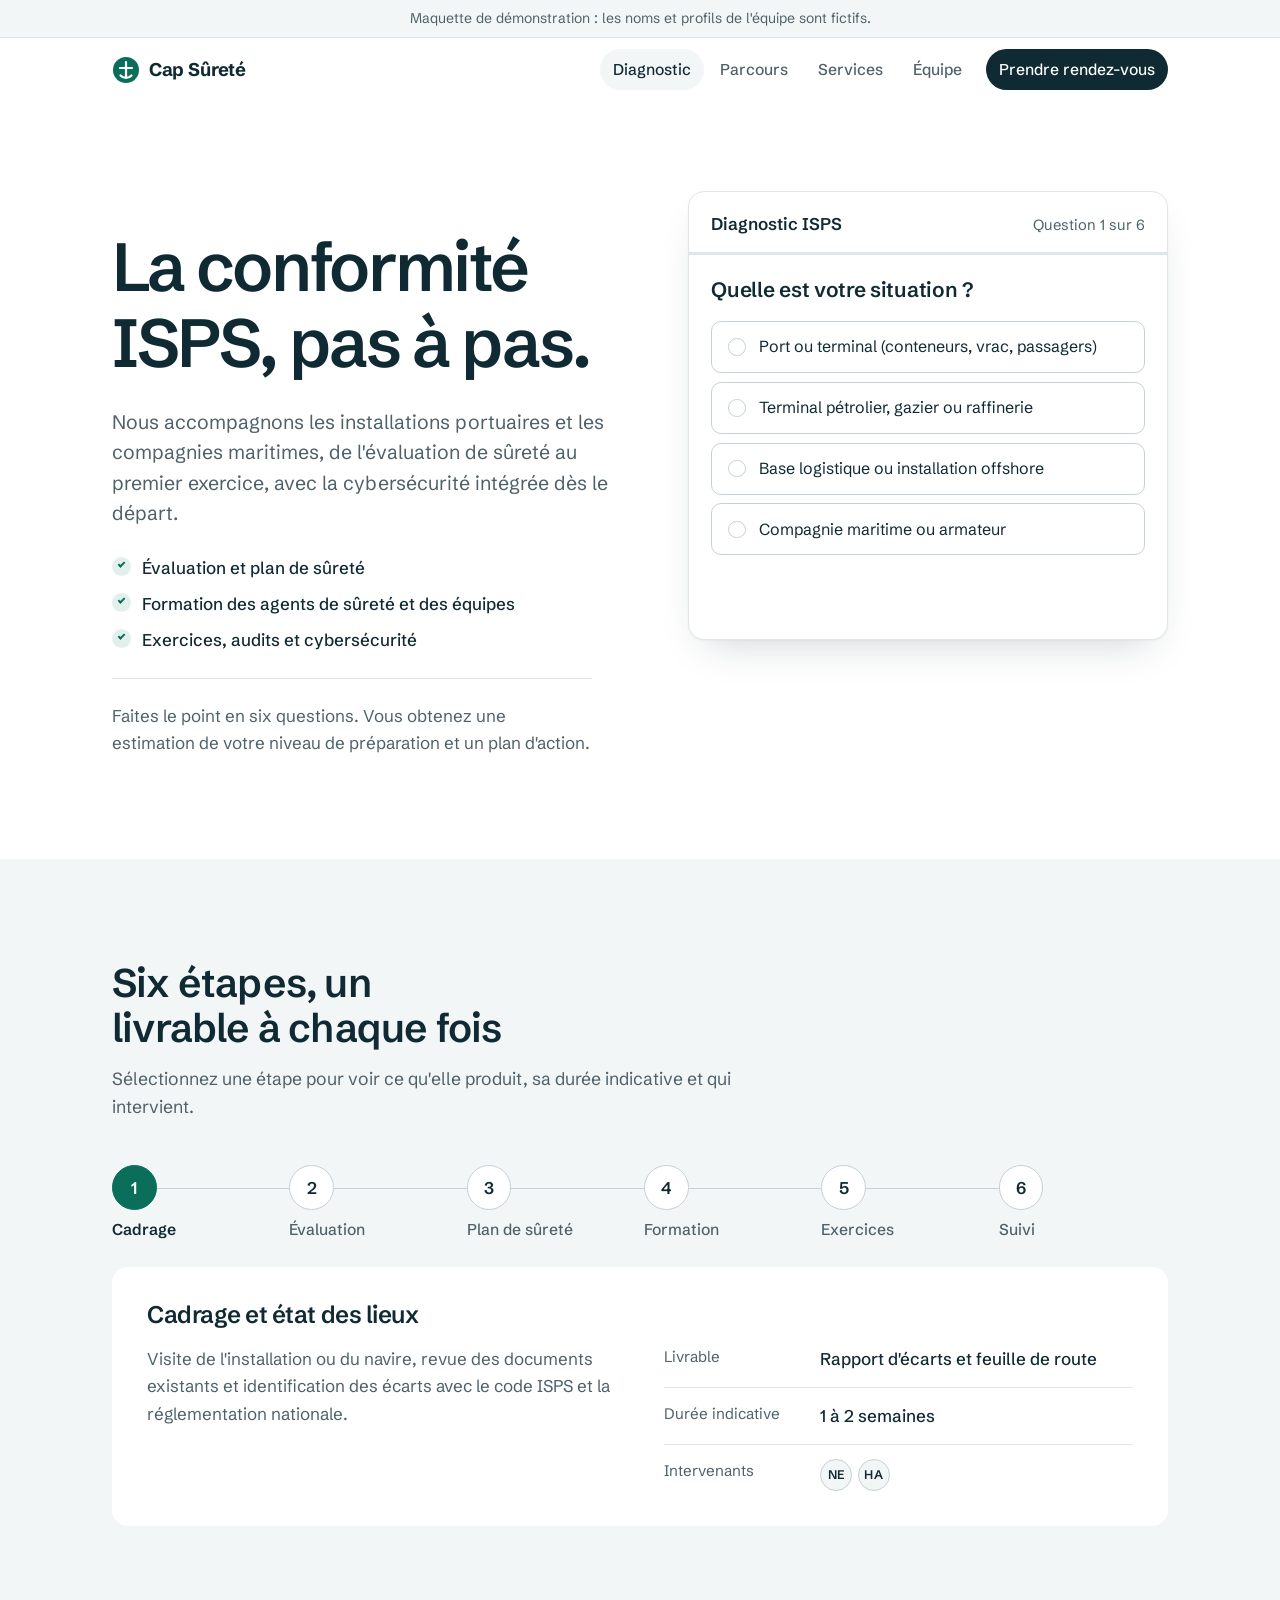
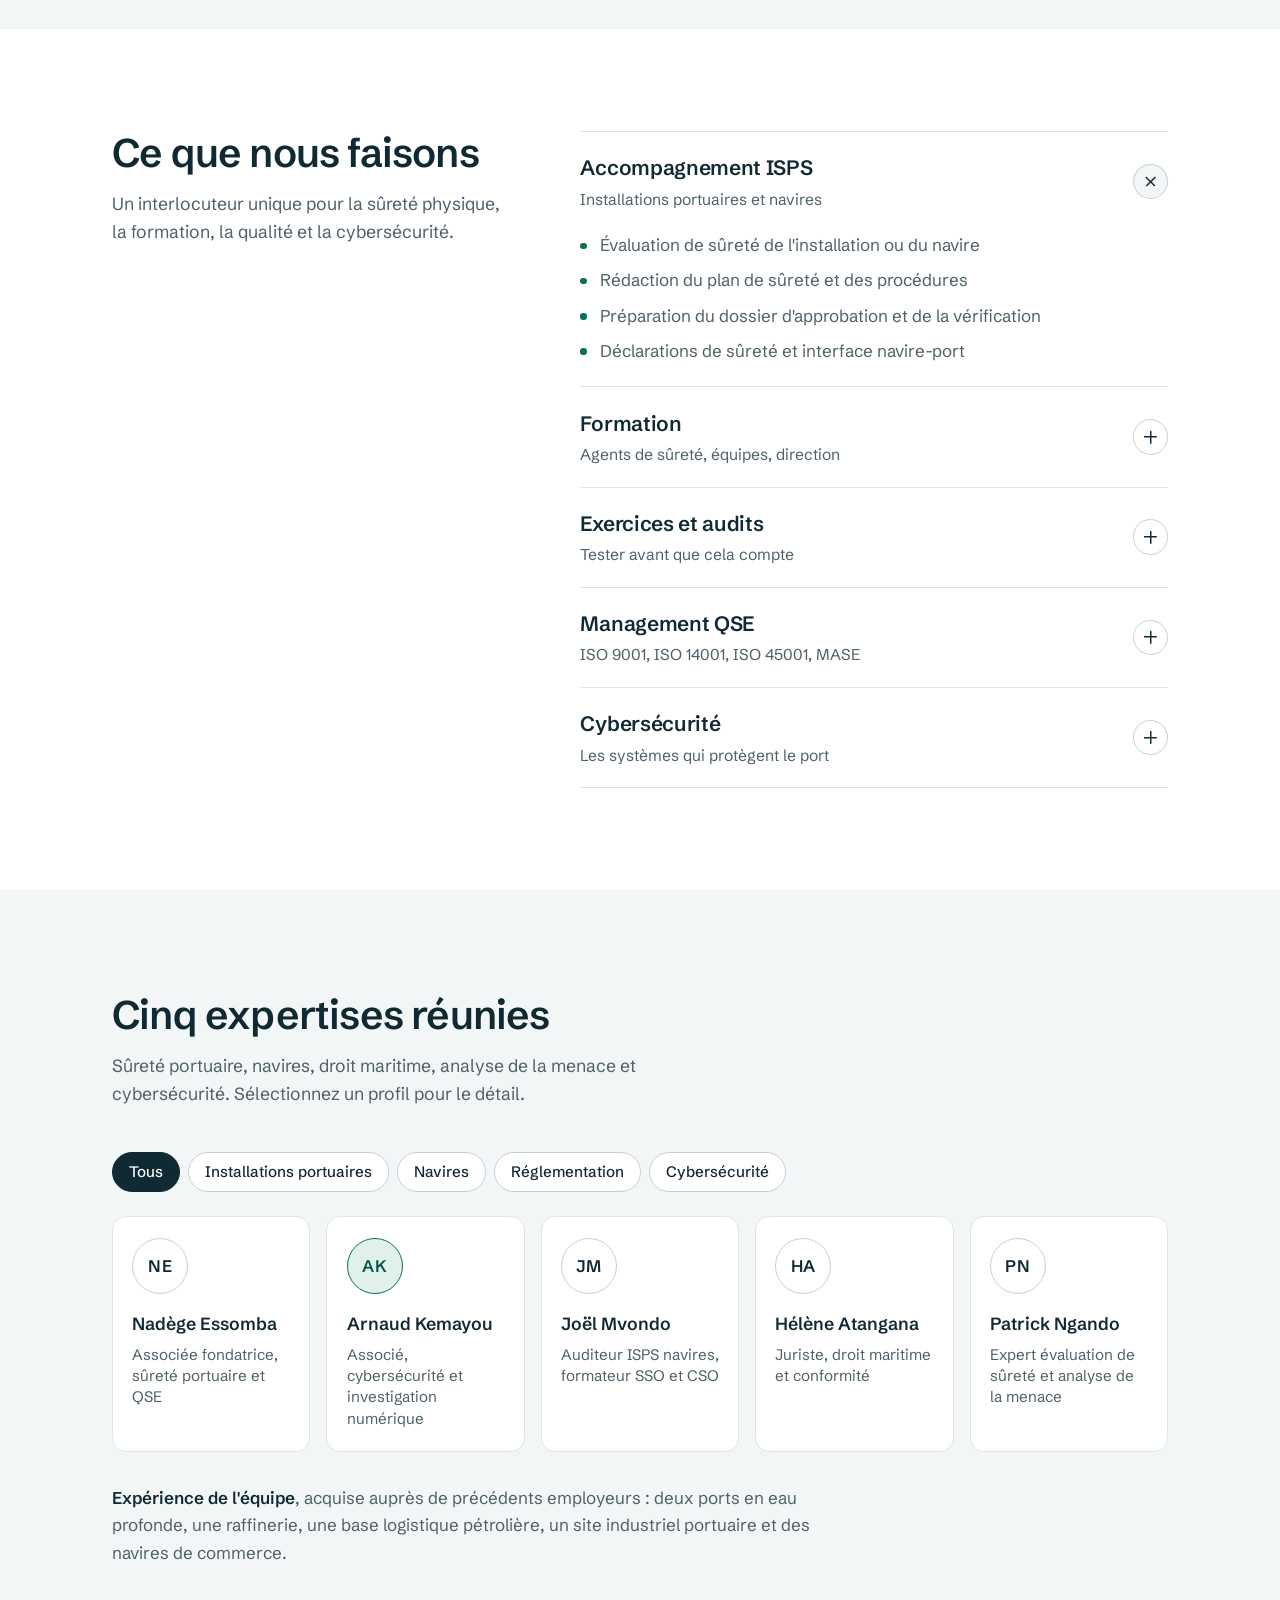
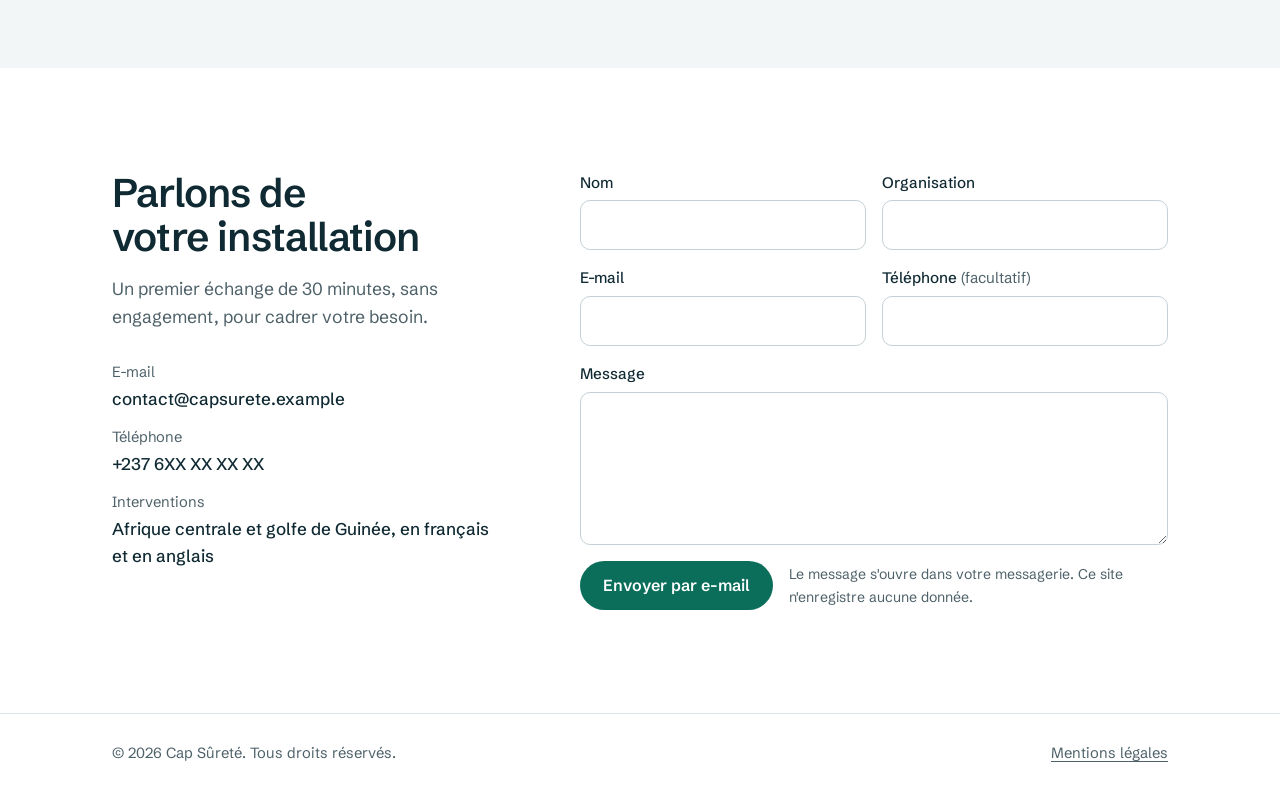
==== modele-1-escale/index.html @ b2a791d5 "Add initial HTML structure for Cap Sûreté website including demande, equipe, formations, index, and " ====
<!doctype html>
<html lang="fr" class="no-js">
<head>
  <meta charset="utf-8">
  <meta name="viewport" content="width=device-width, initial-scale=1">
  <title>Cap Sûreté | Conformité ISPS, pas à pas</title>
  <meta name="description" content="Accompagnement et formation au code ISPS pour les installations portuaires et les compagnies maritimes. Diagnostic en ligne, plan de sûreté, formation des agents de sûreté, exercices et cybersécurité.">
  <meta name="theme-color" content="#0B6E5B">
  <!-- Maquette : retirer la ligne suivante pour autoriser l'indexation -->
  <meta name="robots" content="noindex, nofollow">
  <meta http-equiv="Content-Security-Policy" content="default-src 'self'; img-src 'self' data:; style-src 'self'; script-src 'self'; base-uri 'self'; object-src 'none'; form-action 'self' mailto:">
  <meta name="referrer" content="strict-origin-when-cross-origin">
  <meta property="og:type" content="website">
  <meta property="og:locale" content="fr_FR">
  <meta property="og:title" content="Cap Sûreté | Conformité ISPS, pas à pas">
  <meta property="og:description" content="Diagnostic ISPS en ligne, plan de sûreté, formation des agents de sûreté, exercices et cybersécurité.">
  <link rel="icon" href="assets/img/favicon.svg" type="image/svg+xml">
  <link rel="stylesheet" href="assets/css/escale.css">
</head>
<body>
  <a class="skip" href="#contenu">Aller au contenu</a>
  <p class="demo-note">Maquette de démonstration : les noms et profils de l'équipe sont fictifs.</p>

  <header class="top">
    <div class="wrap top__bar">
      <a class="logo" href="#contenu" aria-label="Cap Sûreté, haut de page">
        <svg class="logo__mark" viewBox="0 0 28 28" aria-hidden="true"><circle cx="14" cy="14" r="13"/><path d="M14 6v16M8 12h12M8.5 19.5a7.5 7.5 0 0 0 11 0"/></svg>
        <span>Cap Sûreté</span>
      </a>
      <button class="menu-btn" type="button" aria-expanded="false" aria-controls="menu">Menu</button>
      <nav id="menu" class="menu" aria-label="Navigation principale">
        <a href="#diagnostic">Diagnostic</a>
        <a href="#parcours">Parcours</a>
        <a href="#services">Services</a>
        <a href="#equipe">Équipe</a>
        <a class="menu__cta" href="#contact">Prendre rendez-vous</a>
      </nav>
    </div>
  </header>

  <main id="contenu">

    <!-- ============ ACCUEIL ET DIAGNOSTIC ============ -->
    <section class="hero" id="diagnostic" aria-labelledby="h-hero">
      <div class="wrap hero__grid">
        <div class="hero__text">
          <h1 id="h-hero">La conformité ISPS, pas à pas.</h1>
          <p class="lead">Nous accompagnons les installations portuaires et les compagnies maritimes, de l'évaluation de sûreté au premier exercice, avec la cybersécurité intégrée dès le départ.</p>
          <ul class="ticks">
            <li>Évaluation et plan de sûreté</li>
            <li>Formation des agents de sûreté et des équipes</li>
            <li>Exercices, audits et cybersécurité</li>
          </ul>
          <p class="hero__hint">Faites le point en six questions. Vous obtenez une estimation de votre niveau de préparation et un plan d'action.</p>
        </div>

        <div class="diag" id="diag" aria-labelledby="diag-title">
          <div class="diag__head">
            <p class="diag__title" id="diag-title">Diagnostic ISPS</p>
            <p class="diag__count" id="diag-count">6 questions, environ 2 minutes</p>
          </div>
          <div class="diag__bar" aria-hidden="true"><span id="diag-progress"></span></div>

          <div class="diag__body" id="diag-body" aria-live="polite">
            <noscript><p>Le diagnostic nécessite JavaScript. Vous pouvez nous écrire directement depuis la section contact.</p></noscript>
          </div>
        </div>
      </div>
    </section>

    <!-- ============ PARCOURS ============ -->
    <section class="band band--mist" id="parcours" aria-labelledby="h-parcours">
      <div class="wrap">
        <div class="head">
          <h2 id="h-parcours">Six étapes, un livrable à chaque fois</h2>
          <p>Sélectionnez une étape pour voir ce qu'elle produit, sa durée indicative et qui intervient.</p>
        </div>

        <div class="steps">
          <div class="steps__list" role="tablist" aria-label="Étapes du parcours ISPS">
            <button class="step" role="tab" id="tab-1" aria-controls="panel-1" aria-selected="true"><span class="step__n">1</span><span class="step__t">Cadrage</span></button>
            <button class="step" role="tab" id="tab-2" aria-controls="panel-2" aria-selected="false" tabindex="-1"><span class="step__n">2</span><span class="step__t">Évaluation</span></button>
            <button class="step" role="tab" id="tab-3" aria-controls="panel-3" aria-selected="false" tabindex="-1"><span class="step__n">3</span><span class="step__t">Plan de sûreté</span></button>
            <button class="step" role="tab" id="tab-4" aria-controls="panel-4" aria-selected="false" tabindex="-1"><span class="step__n">4</span><span class="step__t">Formation</span></button>
            <button class="step" role="tab" id="tab-5" aria-controls="panel-5" aria-selected="false" tabindex="-1"><span class="step__n">5</span><span class="step__t">Exercices</span></button>
            <button class="step" role="tab" id="tab-6" aria-controls="panel-6" aria-selected="false" tabindex="-1"><span class="step__n">6</span><span class="step__t">Suivi</span></button>
          </div>

          <div class="panel" role="tabpanel" id="panel-1" aria-labelledby="tab-1" tabindex="0">
            <h3>Cadrage et état des lieux</h3>
            <p>Visite de l'installation ou du navire, revue des documents existants et identification des écarts avec le code ISPS et la réglementation nationale.</p>
            <dl class="facts">
              <div><dt>Livrable</dt><dd>Rapport d'écarts et feuille de route</dd></div>
              <div><dt>Durée indicative</dt><dd>1 à 2 semaines</dd></div>
              <div><dt>Intervenants</dt><dd class="who"><span class="mono" title="Nadège Essomba">NE</span><span class="mono" title="Hélène Atangana">HA</span></dd></div>
            </dl>
          </div>
          <div class="panel" role="tabpanel" id="panel-2" aria-labelledby="tab-2" tabindex="0" hidden>
            <h3>Évaluation de sûreté</h3>
            <p>Identification des biens et infrastructures à protéger, des menaces, des vulnérabilités, y compris informatiques, et des mesures à mettre en place.</p>
            <dl class="facts">
              <div><dt>Livrable</dt><dd>Évaluation de sûreté prête à soumettre</dd></div>
              <div><dt>Durée indicative</dt><dd>3 à 6 semaines</dd></div>
              <div><dt>Intervenants</dt><dd class="who"><span class="mono" title="Patrick Ngando">PN</span><span class="mono" title="Nadège Essomba">NE</span><span class="mono" title="Arnaud Kemayou">AK</span></dd></div>
            </dl>
          </div>
          <div class="panel" role="tabpanel" id="panel-3" aria-labelledby="tab-3" tabindex="0" hidden>
            <h3>Plan de sûreté</h3>
            <p>Rédaction du plan et des procédures pour les niveaux de sûreté 1, 2 et 3, adaptés à vos opérations, puis préparation du dossier d'approbation.</p>
            <dl class="facts">
              <div><dt>Livrable</dt><dd>Plan de sûreté, procédures et registres</dd></div>
              <div><dt>Durée indicative</dt><dd>4 à 8 semaines</dd></div>
              <div><dt>Intervenants</dt><dd class="who"><span class="mono" title="Nadège Essomba">NE</span><span class="mono" title="Hélène Atangana">HA</span><span class="mono" title="Arnaud Kemayou">AK</span></dd></div>
            </dl>
          </div>
          <div class="panel" role="tabpanel" id="panel-4" aria-labelledby="tab-4" tabindex="0" hidden>
            <h3>Formation des agents et des équipes</h3>
            <p>Formation de l'agent de sûreté (PFSO, SSO ou CSO) et de ses adjoints, du personnel ayant des tâches de sûreté et sensibilisation de tous.</p>
            <dl class="facts">
              <div><dt>Livrable</dt><dd>Sessions, supports et attestations de présence</dd></div>
              <div><dt>Durée indicative</dt><dd>1 à 2 semaines</dd></div>
              <div><dt>Intervenants</dt><dd class="who"><span class="mono" title="Nadège Essomba">NE</span><span class="mono" title="Joël Mvondo">JM</span><span class="mono" title="Arnaud Kemayou">AK</span></dd></div>
            </dl>
          </div>
          <div class="panel" role="tabpanel" id="panel-5" aria-labelledby="tab-5" tabindex="0" hidden>
            <h3>Exercices et préparation à la vérification</h3>
            <p>Entraînements et exercices sur des scénarios réalistes, audit interne à blanc et corrections avant la vérification de l'autorité désignée.</p>
            <dl class="facts">
              <div><dt>Livrable</dt><dd>Comptes rendus d'exercice et plan d'actions</dd></div>
              <div><dt>Durée indicative</dt><dd>2 à 4 semaines</dd></div>
              <div><dt>Intervenants</dt><dd class="who"><span class="mono" title="Patrick Ngando">PN</span><span class="mono" title="Joël Mvondo">JM</span><span class="mono" title="Nadège Essomba">NE</span></dd></div>
            </dl>
          </div>
          <div class="panel" role="tabpanel" id="panel-6" aria-labelledby="tab-6" tabindex="0" hidden>
            <h3>Maintien de la conformité</h3>
            <p>Revues périodiques du plan, programme d'exercices, audits internes et suivi des évolutions réglementaires et des menaces.</p>
            <dl class="facts">
              <div><dt>Livrable</dt><dd>Calendrier annuel et rapports de revue</dd></div>
              <div><dt>Durée indicative</dt><dd>Accompagnement continu</dd></div>
              <div><dt>Intervenants</dt><dd class="who"><span class="mono" title="Nadège Essomba">NE</span><span class="mono" title="Arnaud Kemayou">AK</span><span class="mono" title="Hélène Atangana">HA</span></dd></div>
            </dl>
          </div>
        </div>
      </div>
    </section>

    <!-- ============ SERVICES ============ -->
    <section class="band" id="services" aria-labelledby="h-services">
      <div class="wrap split">
        <div class="head">
          <h2 id="h-services">Ce que nous faisons</h2>
          <p>Un interlocuteur unique pour la sûreté physique, la formation, la qualité et la cybersécurité.</p>
        </div>
        <div class="acc">
          <details open>
            <summary><span class="acc__t">Accompagnement ISPS</span><span class="acc__d">Installations portuaires et navires</span></summary>
            <ul>
              <li>Évaluation de sûreté de l'installation ou du navire</li>
              <li>Rédaction du plan de sûreté et des procédures</li>
              <li>Préparation du dossier d'approbation et de la vérification</li>
              <li>Déclarations de sûreté et interface navire-port</li>
            </ul>
          </details>
          <details>
            <summary><span class="acc__t">Formation</span><span class="acc__d">Agents de sûreté, équipes, direction</span></summary>
            <ul>
              <li>Agent de sûreté de l'installation portuaire (PFSO)</li>
              <li>Agent de sûreté du navire (SSO) et de la compagnie (CSO)</li>
              <li>Personnel ayant des tâches de sûreté</li>
              <li>Sensibilisation de tout le personnel</li>
            </ul>
          </details>
          <details>
            <summary><span class="acc__t">Exercices et audits</span><span class="acc__d">Tester avant que cela compte</span></summary>
            <ul>
              <li>Scénarios : intrusion, colis suspect, passager clandestin, menace côté mer</li>
              <li>Exercices conjoints avec les navires et les autorités</li>
              <li>Audits internes de sûreté et suivi des actions correctives</li>
            </ul>
          </details>
          <details>
            <summary><span class="acc__t">Management QSE</span><span class="acc__d">ISO 9001, ISO 14001, ISO 45001, MASE</span></summary>
            <ul>
              <li>Mise en place de systèmes de management intégrés</li>
              <li>Audits internes et préparation à la certification</li>
              <li>Document unique, plans de prévention, veille réglementaire</li>
            </ul>
          </details>
          <details>
            <summary><span class="acc__t">Cybersécurité</span><span class="acc__d">Les systèmes qui protègent le port</span></summary>
            <ul>
              <li>Cyberrisques intégrés à l'évaluation de sûreté : contrôle d'accès, vidéosurveillance, réseaux, accès distants</li>
              <li>Politiques et procédures cohérentes avec les niveaux de sûreté</li>
              <li>Sensibilisation à la cybercriminalité et à la fraude</li>
              <li>Réponse à incident et investigation numérique</li>
            </ul>
          </details>
        </div>
      </div>
    </section>

    <!-- ============ ÉQUIPE ============ -->
    <section class="band band--mist" id="equipe" aria-labelledby="h-equipe">
      <div class="wrap">
        <div class="head">
          <h2 id="h-equipe">Cinq expertises réunies</h2>
          <p>Sûreté portuaire, navires, droit maritime, analyse de la menace et cybersécurité. Sélectionnez un profil pour le détail.</p>
        </div>

        <div class="chips" role="group" aria-label="Filtrer l'équipe par domaine">
          <button class="chip" type="button" data-f="all" aria-pressed="true">Tous</button>
          <button class="chip" type="button" data-f="port" aria-pressed="false">Installations portuaires</button>
          <button class="chip" type="button" data-f="navire" aria-pressed="false">Navires</button>
          <button class="chip" type="button" data-f="droit" aria-pressed="false">Réglementation</button>
          <button class="chip" type="button" data-f="cyber" aria-pressed="false">Cybersécurité</button>
        </div>

        <ul class="team">
          <li class="person" data-tags="port qse formation">
            <button class="person__btn" type="button" data-open="p-ne">
              <span class="mono mono--lg" aria-hidden="true">NE</span>
              <span class="person__name">Nadège Essomba</span>
              <span class="person__role">Associée fondatrice, sûreté portuaire et QSE</span>
            </button>
            <div class="person__more" id="p-ne">
              <p class="person__sum">Dix ans en sûreté, sécurité et QSE sur des sites portuaires et industriels.</p>
              <ul>
                <li>Ancienne responsable QHSSE d'un organisme de sûreté reconnu : audits de sûreté et certification ISPS de deux ports en eau profonde, d'une raffinerie et d'une base logistique pétrolière</li>
                <li>Conception de plans de sûreté et formation d'agents de sûreté d'installations portuaires</li>
                <li>Coordination sûreté et sécurité d'un site industriel portuaire, avec une équipe de 16 agents</li>
                <li>Systèmes de management intégrés ISO 9001, ISO 14001, ISO 45001 et MASE</li>
                <li>Mastère spécialisé Manager des systèmes QSE, Master 2 QSE</li>
                <li>Formée agent de sûreté d'installation portuaire, auditrice QSE intégré certifiée</li>
              </ul>
            </div>
          </li>
          <li class="person" data-tags="cyber formation">
            <button class="person__btn" type="button" data-open="p-ak">
              <span class="mono mono--lg mono--accent" aria-hidden="true">AK</span>
              <span class="person__name">Arnaud Kemayou</span>
              <span class="person__role">Associé, cybersécurité et investigation numérique</span>
            </button>
            <div class="person__more" id="p-ak">
              <p class="person__sum">Ingénieur en cybersécurité et investigation numérique.</p>
              <ul>
                <li>Responsable de la sécurité des systèmes d'information dans le secteur financier</li>
                <li>Parcours en ingénierie sécurité, DevSecOps, réseaux et cybersécurité</li>
                <li>Consultant et formateur en cybersécurité et cybercriminalité au sein d'un organisme de sûreté reconnu</li>
                <li>Gouvernance ISO 27001, gestion d'incidents, investigation numérique</li>
                <li>Certifications ISO 27001, CCNP, NSE4, NSEPTA et CCT</li>
                <li>Distinction nationale en cybersécurité</li>
              </ul>
            </div>
          </li>
          <li class="person" data-tags="navire formation">
            <button class="person__btn" type="button" data-open="p-jm">
              <span class="mono mono--lg" aria-hidden="true">JM</span>
              <span class="person__name">Joël Mvondo</span>
              <span class="person__role">Auditeur ISPS navires, formateur SSO et CSO</span>
            </button>
            <div class="person__more" id="p-jm">
              <p class="person__sum">Ancien commandant de la marine marchande, vingt ans de navigation.</p>
              <ul>
                <li>Commandement de pétroliers et de porte-conteneurs</li>
                <li>Audits de sûreté à bord et revue des plans de sûreté des navires</li>
                <li>Formation des agents de sûreté du navire (SSO) et de la compagnie (CSO)</li>
                <li>Interface navire-port : déclarations de sûreté et exercices conjoints</li>
              </ul>
            </div>
          </li>
          <li class="person" data-tags="droit port">
            <button class="person__btn" type="button" data-open="p-ha">
              <span class="mono mono--lg" aria-hidden="true">HA</span>
              <span class="person__name">Hélène Atangana</span>
              <span class="person__role">Juriste, droit maritime et conformité</span>
            </button>
            <div class="person__more" id="p-ha">
              <p class="person__sum">Juriste en droit maritime et portuaire, douze ans d'expérience.</p>
              <ul>
                <li>Convention SOLAS, chapitre XI-2, code ISPS et textes nationaux d'application</li>
                <li>Dossiers d'approbation et échanges avec l'autorité désignée</li>
                <li>Contrats de prestation de sûreté et clauses de sous-traitance</li>
                <li>Veille réglementaire et mise à jour des procédures</li>
              </ul>
            </div>
          </li>
          <li class="person" data-tags="port navire">
            <button class="person__btn" type="button" data-open="p-pn">
              <span class="mono mono--lg" aria-hidden="true">PN</span>
              <span class="person__name">Patrick Ngando</span>
              <span class="person__role">Expert évaluation de sûreté et analyse de la menace</span>
            </button>
            <div class="person__more" id="p-pn">
              <p class="person__sum">Ancien officier de marine, spécialiste de la sûreté maritime.</p>
              <ul>
                <li>Évaluations de sûreté d'installations portuaires et analyse de la menace dans le golfe de Guinée</li>
                <li>Scénarios d'exercices : intrusion, colis suspect, passager clandestin, attaque côté mer</li>
                <li>Coordination avec les forces de l'ordre, les services de secours et les autorités maritimes</li>
              </ul>
            </div>
          </li>
        </ul>

        <p class="refs"><strong>Expérience de l'équipe</strong>, acquise auprès de précédents employeurs : deux ports en eau profonde, une raffinerie, une base logistique pétrolière, un site industriel portuaire et des navires de commerce.</p>
      </div>
    </section>

    <!-- ============ CONTACT ============ -->
    <section class="band" id="contact" aria-labelledby="h-contact">
      <div class="wrap split">
        <div class="head">
          <h2 id="h-contact">Parlons de votre installation</h2>
          <p>Un premier échange de 30 minutes, sans engagement, pour cadrer votre besoin.</p>
          <dl class="coords">
            <div><dt>E-mail</dt><dd>contact@capsurete.example</dd></div>
            <div><dt>Téléphone</dt><dd>+237 6XX XX XX XX</dd></div>
            <div><dt>Interventions</dt><dd>Afrique centrale et golfe de Guinée, en français et en anglais</dd></div>
          </dl>
        </div>

        <form class="form" id="form" data-mailto="contact@capsurete.example" novalidate>
          <p class="form__diag" id="form-diag" hidden></p>
          <div class="row">
            <label class="field"><span>Nom</span><input name="nom" type="text" autocomplete="name" required></label>
            <label class="field"><span>Organisation</span><input name="organisation" type="text" autocomplete="organization"></label>
          </div>
          <div class="row">
            <label class="field"><span>E-mail</span><input name="email" type="email" autocomplete="email" required></label>
            <label class="field"><span>Téléphone <em>(facultatif)</em></span><input name="tel" type="tel" autocomplete="tel"></label>
          </div>
          <label class="field"><span>Message</span><textarea name="message" rows="5" required></textarea></label>
          <p class="form__err" id="form-err" role="alert" hidden></p>
          <div class="form__end">
            <button class="btn" type="submit">Envoyer par e-mail</button>
            <p class="form__note">Le message s'ouvre dans votre messagerie. Ce site n'enregistre aucune donnée.</p>
          </div>
        </form>
      </div>
    </section>
  </main>

  <footer class="foot">
    <div class="wrap foot__bar">
      <p>© <span data-year>2026</span> Cap Sûreté. Tous droits réservés.</p>
      <p><a href="mentions-legales.html">Mentions légales</a></p>
    </div>
  </footer>

  <dialog class="sheet" id="sheet" aria-labelledby="sheet-name">
    <div class="sheet__in">
      <button class="sheet__close" type="button" data-close aria-label="Fermer la fiche">Fermer</button>
      <div class="sheet__id">
        <span class="mono mono--xl" id="sheet-mono" aria-hidden="true"></span>
        <div>
          <h2 id="sheet-name"></h2>
          <p class="sheet__role" id="sheet-role"></p>
        </div>
      </div>
      <div id="sheet-body"></div>
    </div>
  </dialog>

  <script src="assets/js/escale.js" defer></script>
</body>
</html>
---- modele-1-escale/assets/css/escale.css ----
/* Modèle 1 « Escale » : conseil, épuré, page unique */

@font-face { font-family: "Schibsted Grotesk"; font-weight: 400; font-style: normal; font-display: swap; src: url("../fonts/schibsted-grotesk-latin-400-normal.woff2") format("woff2"); }
@font-face { font-family: "Schibsted Grotesk"; font-weight: 500; font-style: normal; font-display: swap; src: url("../fonts/schibsted-grotesk-latin-500-normal.woff2") format("woff2"); }
@font-face { font-family: "Schibsted Grotesk"; font-weight: 600; font-style: normal; font-display: swap; src: url("../fonts/schibsted-grotesk-latin-600-normal.woff2") format("woff2"); }
@font-face { font-family: "Schibsted Grotesk"; font-weight: 700; font-style: normal; font-display: swap; src: url("../fonts/schibsted-grotesk-latin-700-normal.woff2") format("woff2"); }

:root {
  --paper: #FFFFFF;
  --mist: #F3F6F7;
  --ink: #102A33;
  --ink-2: #4E6169;
  --line: #DFE6E9;
  --line-2: #C5D1D6;
  --sea: #0B6E5B;
  --sea-dark: #08584A;
  --sea-soft: #E2F0EC;
  --amber: #8A5300;
  --amber-soft: #FBEFD9;
  --red: #A8231A;
  --red-soft: #FBE9E7;
  --font: "Schibsted Grotesk", system-ui, -apple-system, "Segoe UI", sans-serif;
  --wrap: 1120px;
  --gut: clamp(1rem, 4vw, 2rem);
  --r: 10px;
}

*, *::before, *::after { box-sizing: border-box; }
html { -webkit-text-size-adjust: 100%; scroll-behavior: smooth; scroll-padding-top: 4.5rem; }
body { margin: 0; background: var(--paper); color: var(--ink); font-family: var(--font); font-size: 1.0625rem; line-height: 1.6; }
h1, h2, h3, p, ul, ol, dl, dd { margin: 0; }
ul, ol { padding: 0; }
h1, h2, h3 { line-height: 1.12; letter-spacing: -0.02em; text-wrap: balance; }
h1 { font-size: clamp(2.5rem, 5.6vw, 4.25rem); font-weight: 600; letter-spacing: -0.035em; }
h2 { font-size: clamp(1.75rem, 3.4vw, 2.5rem); font-weight: 600; }
h3 { font-size: 1.3rem; font-weight: 600; }
a { color: var(--sea); text-underline-offset: 0.2em; }
:focus-visible { outline: 3px solid var(--sea); outline-offset: 3px; border-radius: 4px; }
button { font: inherit; color: inherit; }

.wrap { max-width: var(--wrap); margin-inline: auto; padding-inline: var(--gut); }
.skip { position: absolute; left: 1rem; top: -5rem; z-index: 99; padding: 0.6rem 1rem; background: var(--ink); color: var(--paper); border-radius: 6px; }
.skip:focus { top: 0.75rem; }
.demo-note { padding: 0.45rem var(--gut); background: var(--mist); color: var(--ink-2); font-size: 0.875rem; text-align: center; border-bottom: 1px solid var(--line); }

/* ---------- En-tête ---------- */
.top { position: sticky; top: 0; z-index: 40; background: color-mix(in srgb, var(--paper) 94%, transparent); backdrop-filter: blur(8px); border-bottom: 1px solid transparent; transition: border-color 0.2s ease; }
.top[data-scrolled="true"] { border-bottom-color: var(--line); }
.top__bar { display: flex; align-items: center; justify-content: space-between; gap: 1rem; min-height: 4rem; }
.logo { display: inline-flex; align-items: center; gap: 0.55rem; color: var(--ink); text-decoration: none; font-weight: 700; font-size: 1.15rem; letter-spacing: -0.01em; }
.logo__mark { width: 1.75rem; height: 1.75rem; }
.logo__mark circle { fill: var(--sea); }
.logo__mark path { fill: none; stroke: var(--paper); stroke-width: 2.2; stroke-linecap: round; }
.menu { display: flex; align-items: center; gap: 0.25rem; }
.menu a { padding: 0.5rem 0.8rem; border-radius: 999px; color: var(--ink-2); text-decoration: none; font-weight: 500; font-size: 0.98rem; transition: color 0.15s ease, background-color 0.15s ease; }
.menu a:hover { color: var(--ink); background: var(--mist); }
.menu a[aria-current="true"] { color: var(--ink); background: var(--mist); }
.menu .menu__cta { margin-left: 0.5rem; background: var(--ink); color: var(--paper); }
.menu .menu__cta:hover { background: var(--sea); color: var(--paper); }
.menu-btn { display: none; min-height: 2.6rem; padding: 0.35rem 1rem; background: transparent; border: 1px solid var(--line-2); border-radius: 999px; font-weight: 500; cursor: pointer; }
@media (max-width: 820px) {
  .menu-btn { display: inline-flex; align-items: center; }
  .menu { display: none; position: absolute; inset: 100% 0 auto; flex-direction: column; align-items: stretch; gap: 0; padding: 0.5rem var(--gut) 1rem; background: var(--paper); border-bottom: 1px solid var(--line); }
  .menu[data-open="true"] { display: flex; }
  .menu a { border-radius: 8px; padding: 0.85rem 0.75rem; }
  .menu .menu__cta { margin: 0.5rem 0 0; text-align: center; }
}

/* ---------- Boutons ---------- */
.btn { display: inline-flex; align-items: center; justify-content: center; gap: 0.5rem; min-height: 3rem; padding: 0.7rem 1.35rem; border: 1px solid transparent; border-radius: 999px; background: var(--sea); color: #FFFFFF; font-weight: 600; font-size: 1rem; text-decoration: none; cursor: pointer; transition: background-color 0.15s ease, border-color 0.15s ease; }
.btn:hover { background: var(--sea-dark); }
.btn--line { background: transparent; color: var(--ink); border-color: var(--line-2); }
.btn--line:hover { background: var(--mist); border-color: var(--ink-2); }
.btn--sm { min-height: 2.5rem; padding: 0.45rem 1rem; font-size: 0.95rem; }

/* ---------- Accueil ---------- */
.hero { padding-block: clamp(2.5rem, 7vw, 5.5rem) clamp(3.5rem, 8vw, 6.5rem); }
.hero__grid { display: grid; grid-template-columns: minmax(0, 1fr) minmax(0, 30rem); gap: clamp(2.5rem, 6vw, 5rem); align-items: start; }
.hero__text { display: grid; gap: 1.6rem; padding-top: clamp(0rem, 3vw, 2.5rem); }
.lead { font-size: 1.22rem; line-height: 1.55; color: var(--ink-2); max-width: 33rem; }
.ticks { list-style: none; display: grid; gap: 0.55rem; }
.ticks li { position: relative; padding-left: 1.9rem; font-weight: 500; }
.ticks li::before { content: ""; position: absolute; left: 0; top: 0.2em; width: 1.2rem; height: 1.2rem; border-radius: 50%; background: var(--sea-soft); }
.ticks li::after { content: ""; position: absolute; left: 0.38rem; top: 0.48em; width: 0.42rem; height: 0.24rem; border-left: 2px solid var(--sea); border-bottom: 2px solid var(--sea); transform: rotate(-45deg); }
.hero__hint { color: var(--ink-2); max-width: 30rem; padding-top: 1.4rem; border-top: 1px solid var(--line); }
@media (max-width: 900px) { .hero__grid { grid-template-columns: minmax(0, 1fr); } }

/* ---------- Diagnostic ---------- */
.diag { background: var(--paper); border: 1px solid var(--line); border-radius: 16px; box-shadow: 0 1px 2px rgb(16 42 51 / 0.04), 0 18px 40px -18px rgb(16 42 51 / 0.22); overflow: hidden; }
.diag__head { display: flex; justify-content: space-between; align-items: baseline; gap: 1rem; padding: 1.15rem 1.4rem 0.9rem; }
.diag__title { font-weight: 600; }
.diag__count { color: var(--ink-2); font-size: 0.92rem; }
.diag__bar { height: 3px; background: var(--line); }
.diag__bar span { display: block; height: 100%; width: 0; background: var(--sea); transition: width 0.35s ease; }
.diag__body { padding: 1.4rem; min-height: 23rem; }
@media (max-width: 900px) { .diag__body { min-height: 0; } }
.q { display: grid; gap: 1.1rem; }
.q__label { font-size: 1.3rem; font-weight: 600; line-height: 1.25; letter-spacing: -0.015em; }
.q__label:focus { outline: none; }
.q__help { color: var(--ink-2); font-size: 0.95rem; margin-top: -0.4rem; }
.opts { display: grid; gap: 0.55rem; }
.opt { display: flex; align-items: center; gap: 0.8rem; width: 100%; min-height: 3.25rem; padding: 0.7rem 1rem; text-align: left; background: var(--paper); border: 1px solid var(--line-2); border-radius: var(--r); font-size: 1rem; line-height: 1.35; cursor: pointer; transition: border-color 0.15s ease, background-color 0.15s ease; }
.opt::before { content: ""; flex: none; width: 1.1rem; height: 1.1rem; border-radius: 50%; border: 1.5px solid var(--line-2); transition: border-color 0.15s ease, box-shadow 0.15s ease; }
.opt:hover { border-color: var(--sea); background: var(--sea-soft); }
.opt[aria-pressed="true"] { border-color: var(--sea); background: var(--sea-soft); }
.opt[aria-pressed="true"]::before { border-color: var(--sea); box-shadow: inset 0 0 0 4px var(--sea); }
.q__nav { display: flex; justify-content: space-between; align-items: center; gap: 1rem; margin-top: 0.2rem; }
.linkbtn { padding: 0.4rem 0; background: none; border: 0; color: var(--ink-2); font-weight: 500; cursor: pointer; text-decoration: underline; text-underline-offset: 0.2em; }
.linkbtn:hover { color: var(--ink); }
.linkbtn[disabled] { visibility: hidden; }
.q-enter { animation: q-in 0.28s ease both; }
@keyframes q-in { from { opacity: 0; transform: translateX(12px); } to { opacity: 1; transform: none; } }

.res { display: grid; gap: 1.2rem; }
.res__top { display: grid; grid-template-columns: auto minmax(0, 1fr); gap: 1.1rem; align-items: center; }
.ring { width: 5.5rem; height: 5.5rem; }
.ring circle { fill: none; stroke-width: 8; }
.ring .ring__bg { stroke: var(--line); }
.ring .ring__fg { stroke: var(--tone, var(--sea)); stroke-linecap: round; transform: rotate(-90deg); transform-origin: 50% 50%; transition: stroke-dashoffset 0.8s ease; }
.ring text { font-family: var(--font); font-weight: 700; font-size: 22px; fill: var(--ink); }
.res__badge { display: inline-block; padding: 0.15rem 0.6rem; border-radius: 999px; font-size: 0.88rem; font-weight: 600; background: var(--tone-soft, var(--sea-soft)); color: var(--tone, var(--sea)); }
.res__title { font-size: 1.25rem; font-weight: 600; margin-top: 0.35rem; line-height: 1.25; }
.res h3 { font-size: 1rem; }
.todo-list { list-style: none; counter-reset: a; display: grid; gap: 0.6rem; }
.todo-list li { counter-increment: a; display: grid; grid-template-columns: 1.6rem minmax(0, 1fr); gap: 0.6rem; font-size: 0.98rem; line-height: 1.45; }
.todo-list li::before { content: counter(a); display: grid; place-items: center; width: 1.6rem; height: 1.6rem; border-radius: 50%; background: var(--ink); color: var(--paper); font-size: 0.82rem; font-weight: 600; }
.todo-list small { display: block; color: var(--ink-2); font-size: 0.9rem; }
.todo-list .linkbtn { padding: 0; font-size: 0.9rem; color: var(--sea); }
.mods { display: flex; flex-wrap: wrap; gap: 0.4rem; list-style: none; }
.mods li { padding: 0.25rem 0.7rem; border: 1px solid var(--line-2); border-radius: 999px; font-size: 0.9rem; }
.res__actions { display: flex; flex-wrap: wrap; gap: 0.75rem; align-items: center; }
.res__note { color: var(--ink-2); font-size: 0.86rem; line-height: 1.45; }

/* ---------- Bandes ---------- */
.band { padding-block: clamp(3.5rem, 8vw, 6.5rem); }
.band--mist { background: var(--mist); }
.head { display: grid; gap: 0.9rem; max-width: 40rem; margin-bottom: clamp(1.75rem, 4vw, 2.75rem); align-content: start; }
.head p { color: var(--ink-2); font-size: 1.1rem; }
.split { display: grid; grid-template-columns: minmax(0, 0.8fr) minmax(0, 1.2fr); gap: clamp(2rem, 6vw, 5rem); }
.split .head { margin-bottom: 0; }
@media (max-width: 860px) { .split { grid-template-columns: minmax(0, 1fr); } }

/* ---------- Parcours ---------- */
.steps { display: grid; gap: 1.5rem; }
.steps__list { position: relative; display: grid; grid-template-columns: repeat(6, minmax(0, 1fr)); gap: 0.5rem; }
.steps__list::before { content: ""; position: absolute; left: 1.4rem; right: calc((100% - 2.5rem) / 6 - 1.4rem); top: 1.4rem; height: 1px; background: var(--line-2); }
.step { position: relative; display: grid; justify-items: start; gap: 0.6rem; padding: 0 0 0.25rem; background: none; border: 0; text-align: left; cursor: pointer; }
.step__n { display: grid; place-items: center; width: 2.8rem; height: 2.8rem; border-radius: 50%; background: var(--paper); border: 1px solid var(--line-2); font-weight: 600; transition: background-color 0.2s ease, color 0.2s ease, border-color 0.2s ease; }
.step__t { font-weight: 500; color: var(--ink-2); font-size: 0.98rem; line-height: 1.25; }
.step:hover .step__n { border-color: var(--sea); }
.step[aria-selected="true"] .step__n { background: var(--sea); border-color: var(--sea); color: #FFFFFF; }
.step[aria-selected="true"] .step__t { color: var(--ink); font-weight: 600; }
.panel { display: grid; grid-template-columns: minmax(0, 1fr) minmax(0, 1fr); gap: 1rem 3rem; padding: clamp(1.4rem, 3vw, 2.2rem); background: var(--paper); border-radius: 16px; }
.panel h3 { grid-column: 1 / -1; font-size: 1.5rem; }
.panel > p { color: var(--ink-2); max-width: 34rem; }
.panel[hidden] { display: none; }
.facts { display: grid; gap: 0.9rem; align-content: start; }
.facts div { display: grid; grid-template-columns: 9rem minmax(0, 1fr); gap: 0.75rem; padding-bottom: 0.9rem; border-bottom: 1px solid var(--line); }
.facts div:last-child { border-bottom: 0; padding-bottom: 0; }
.facts dt { color: var(--ink-2); font-size: 0.95rem; }
.facts dd { font-weight: 500; }
.who { display: flex; gap: 0.35rem; flex-wrap: wrap; }
.panel-enter { animation: fade 0.25s ease both; }
@keyframes fade { from { opacity: 0; } to { opacity: 1; } }
.no-js .panel[hidden] { display: grid; }
@media (max-width: 760px) {
  .steps__list { grid-template-columns: repeat(3, minmax(0, 1fr)); row-gap: 1.25rem; }
  .steps__list::before { display: none; }
  .panel { grid-template-columns: minmax(0, 1fr); }
  .facts div { grid-template-columns: 8rem minmax(0, 1fr); }
}

/* ---------- Monogrammes ---------- */
.mono { display: inline-grid; place-items: center; width: 2rem; height: 2rem; border-radius: 50%; background: var(--mist); border: 1px solid var(--line-2); color: var(--ink); font-size: 0.78rem; font-weight: 600; letter-spacing: 0.02em; }
.mono--lg { width: 3.5rem; height: 3.5rem; font-size: 1.05rem; background: var(--paper); }
.mono--xl { width: 4.25rem; height: 4.25rem; font-size: 1.25rem; }
.mono--accent { background: var(--sea-soft); border-color: var(--sea); color: var(--sea-dark); }

/* ---------- Services ---------- */
.acc { border-top: 1px solid var(--line); }
.acc details { border-bottom: 1px solid var(--line); }
.acc summary { display: grid; grid-template-columns: minmax(0, 1fr) auto; grid-template-areas: "t i" "d i"; align-items: center; gap: 0.15rem 1rem; padding: 1.2rem 0; cursor: pointer; list-style: none; }
.acc summary::-webkit-details-marker { display: none; }
.acc summary::after { content: ""; grid-area: i; width: 2.2rem; height: 2.2rem; border-radius: 50%; border: 1px solid var(--line-2); background: linear-gradient(var(--ink), var(--ink)) center / 0.8rem 1.5px no-repeat, linear-gradient(var(--ink), var(--ink)) center / 1.5px 0.8rem no-repeat; transition: transform 0.2s ease, background-color 0.2s ease; }
.acc details[open] summary::after { transform: rotate(45deg); background-color: var(--mist); }
.acc summary:hover .acc__t { color: var(--sea); }
.acc__t { grid-area: t; font-size: 1.3rem; font-weight: 600; letter-spacing: -0.015em; transition: color 0.15s ease; }
.acc__d { grid-area: d; color: var(--ink-2); font-size: 0.98rem; }
.acc ul { list-style: none; display: grid; gap: 0.5rem; padding: 0 3.2rem 1.4rem 0; }
.acc li { position: relative; padding-left: 1.2rem; color: var(--ink-2); }
.acc li::before { content: ""; position: absolute; left: 0; top: 0.68em; width: 0.4rem; height: 0.4rem; border-radius: 50%; background: var(--sea); }

/* ---------- Équipe ---------- */
.chips { display: flex; flex-wrap: wrap; gap: 0.5rem; margin-bottom: 1.5rem; }
.chip { min-height: 2.5rem; padding: 0.35rem 1rem; background: var(--paper); border: 1px solid var(--line-2); border-radius: 999px; font-size: 0.95rem; font-weight: 500; cursor: pointer; transition: background-color 0.15s ease, color 0.15s ease, border-color 0.15s ease; }
.chip:hover { border-color: var(--ink-2); }
.chip[aria-pressed="true"] { background: var(--ink); border-color: var(--ink); color: var(--paper); }
.team { list-style: none; display: grid; grid-template-columns: repeat(auto-fill, minmax(min(100%, 13.5rem), 1fr)); gap: 1rem; }
@media (min-width: 1000px) { .team { grid-template-columns: repeat(5, minmax(0, 1fr)); } }
@media (max-width: 600px) {
  .person__btn { grid-template-columns: auto minmax(0, 1fr); column-gap: 1rem; align-items: center; padding: 1rem; }
  .person__btn .mono { grid-row: span 2; margin-bottom: 0; }
}
.person { transition: opacity 0.25s ease, transform 0.25s ease; }
.person[data-dim="true"] { opacity: 0.28; }
.person__btn { display: grid; gap: 0.35rem; justify-items: start; align-content: start; width: 100%; height: 100%; padding: 1.3rem 1.2rem 1.4rem; background: var(--paper); border: 1px solid var(--line); border-radius: 14px; text-align: left; cursor: pointer; transition: border-color 0.15s ease, transform 0.15s ease; }
.person__btn:hover { border-color: var(--sea); transform: translateY(-2px); }
.person__btn .mono { margin-bottom: 0.65rem; }
.person__name { font-weight: 600; font-size: 1.1rem; }
.person__role { color: var(--ink-2); font-size: 0.95rem; line-height: 1.4; }
.person__more { display: none; }
.no-js .person__more { display: block; padding: 0.75rem 0.25rem 0; font-size: 0.95rem; }
.refs { margin-top: 2rem; max-width: 46rem; color: var(--ink-2); }
.refs strong { color: var(--ink); font-weight: 600; }

/* Fiche profil */
.sheet { width: min(36rem, calc(100vw - 2rem)); max-height: calc(100vh - 2rem); padding: 0; border: 0; border-radius: 18px; background: var(--paper); color: var(--ink); box-shadow: 0 30px 80px -20px rgb(16 42 51 / 0.45); }
.sheet::backdrop { background: rgb(16 42 51 / 0.45); backdrop-filter: blur(2px); }
.sheet[open] { animation: sheet-in 0.25s ease both; }
@keyframes sheet-in { from { opacity: 0; transform: translateY(14px); } to { opacity: 1; transform: none; } }
.sheet__in { display: grid; gap: 1.25rem; padding: clamp(1.4rem, 4vw, 2rem); }
.sheet__close { justify-self: end; min-height: 2.4rem; padding: 0.3rem 0.95rem; background: var(--mist); border: 1px solid var(--line); border-radius: 999px; font-weight: 500; cursor: pointer; }
.sheet__id { display: flex; align-items: center; gap: 1rem; }
.sheet__id h2 { font-size: 1.6rem; }
.sheet__role { color: var(--ink-2); margin-top: 0.25rem; }
.person__sum { font-weight: 500; font-size: 1.08rem; margin-bottom: 0.9rem; }
#sheet-body ul { list-style: none; display: grid; gap: 0.6rem; }
#sheet-body li { position: relative; padding-left: 1.2rem; color: var(--ink-2); line-height: 1.5; }
#sheet-body li::before { content: ""; position: absolute; left: 0; top: 0.65em; width: 0.4rem; height: 0.4rem; border-radius: 50%; background: var(--sea); }

/* ---------- Contact ---------- */
.coords { display: grid; gap: 0.9rem; margin-top: 1rem; }
.coords dt { color: var(--ink-2); font-size: 0.92rem; }
.coords dd { font-weight: 500; }
.form { display: grid; gap: 1rem; }
.row { display: grid; grid-template-columns: repeat(2, minmax(0, 1fr)); gap: 1rem; }
.field { display: grid; gap: 0.35rem; font-weight: 500; font-size: 0.95rem; }
.field em { font-style: normal; color: var(--ink-2); font-weight: 400; }
.field input, .field textarea { width: 100%; min-height: 3rem; padding: 0.7rem 0.9rem; font: inherit; font-weight: 400; font-size: 1rem; color: var(--ink); background: var(--paper); border: 1px solid var(--line-2); border-radius: var(--r); transition: border-color 0.15s ease, box-shadow 0.15s ease; }
.field textarea { resize: vertical; min-height: 8.5rem; }
.field input:hover, .field textarea:hover { border-color: var(--ink-2); }
.field input:focus, .field textarea:focus { outline: none; border-color: var(--sea); box-shadow: 0 0 0 3px var(--sea-soft); }
.field [aria-invalid="true"] { border-color: var(--red); }
.form__diag { padding: 0.8rem 1rem; border-radius: var(--r); background: var(--sea-soft); color: var(--sea-dark); font-size: 0.95rem; font-weight: 500; }
.form__err { padding: 0.75rem 1rem; border-radius: var(--r); background: var(--red-soft); color: var(--red); font-size: 0.95rem; }
.form__end { display: flex; flex-wrap: wrap; align-items: center; gap: 1rem; }
.form__note { color: var(--ink-2); font-size: 0.88rem; max-width: 22rem; }
@media (max-width: 600px) { .row { grid-template-columns: minmax(0, 1fr); } }

/* ---------- Pied de page ---------- */
.foot { border-top: 1px solid var(--line); padding-block: 1.75rem; color: var(--ink-2); font-size: 0.92rem; }
.foot__bar { display: flex; flex-wrap: wrap; justify-content: space-between; gap: 0.75rem; }
.foot a { color: var(--ink-2); }

/* ---------- Page légale ---------- */
.legal { max-width: 44rem; padding-block: clamp(2.5rem, 6vw, 4.5rem); }
.legal h1 { font-size: clamp(2rem, 4vw, 2.75rem); margin-bottom: 1.75rem; }
.legal h2 { font-size: 1.3rem; margin: 2rem 0 0.5rem; }
.legal p { color: var(--ink-2); }
.legal p + p { margin-top: 0.75rem; }

@media (prefers-reduced-motion: reduce) {
  html { scroll-behavior: auto; }
  *, *::before, *::after { animation-duration: 0.01ms !important; transition-duration: 0.01ms !important; }
}

/* Tons du résultat */
.res--good { --tone: var(--sea); --tone-soft: var(--sea-soft); }
.res--mid { --tone: var(--amber); --tone-soft: var(--amber-soft); }
.res--low { --tone: var(--red); --tone-soft: var(--red-soft); }
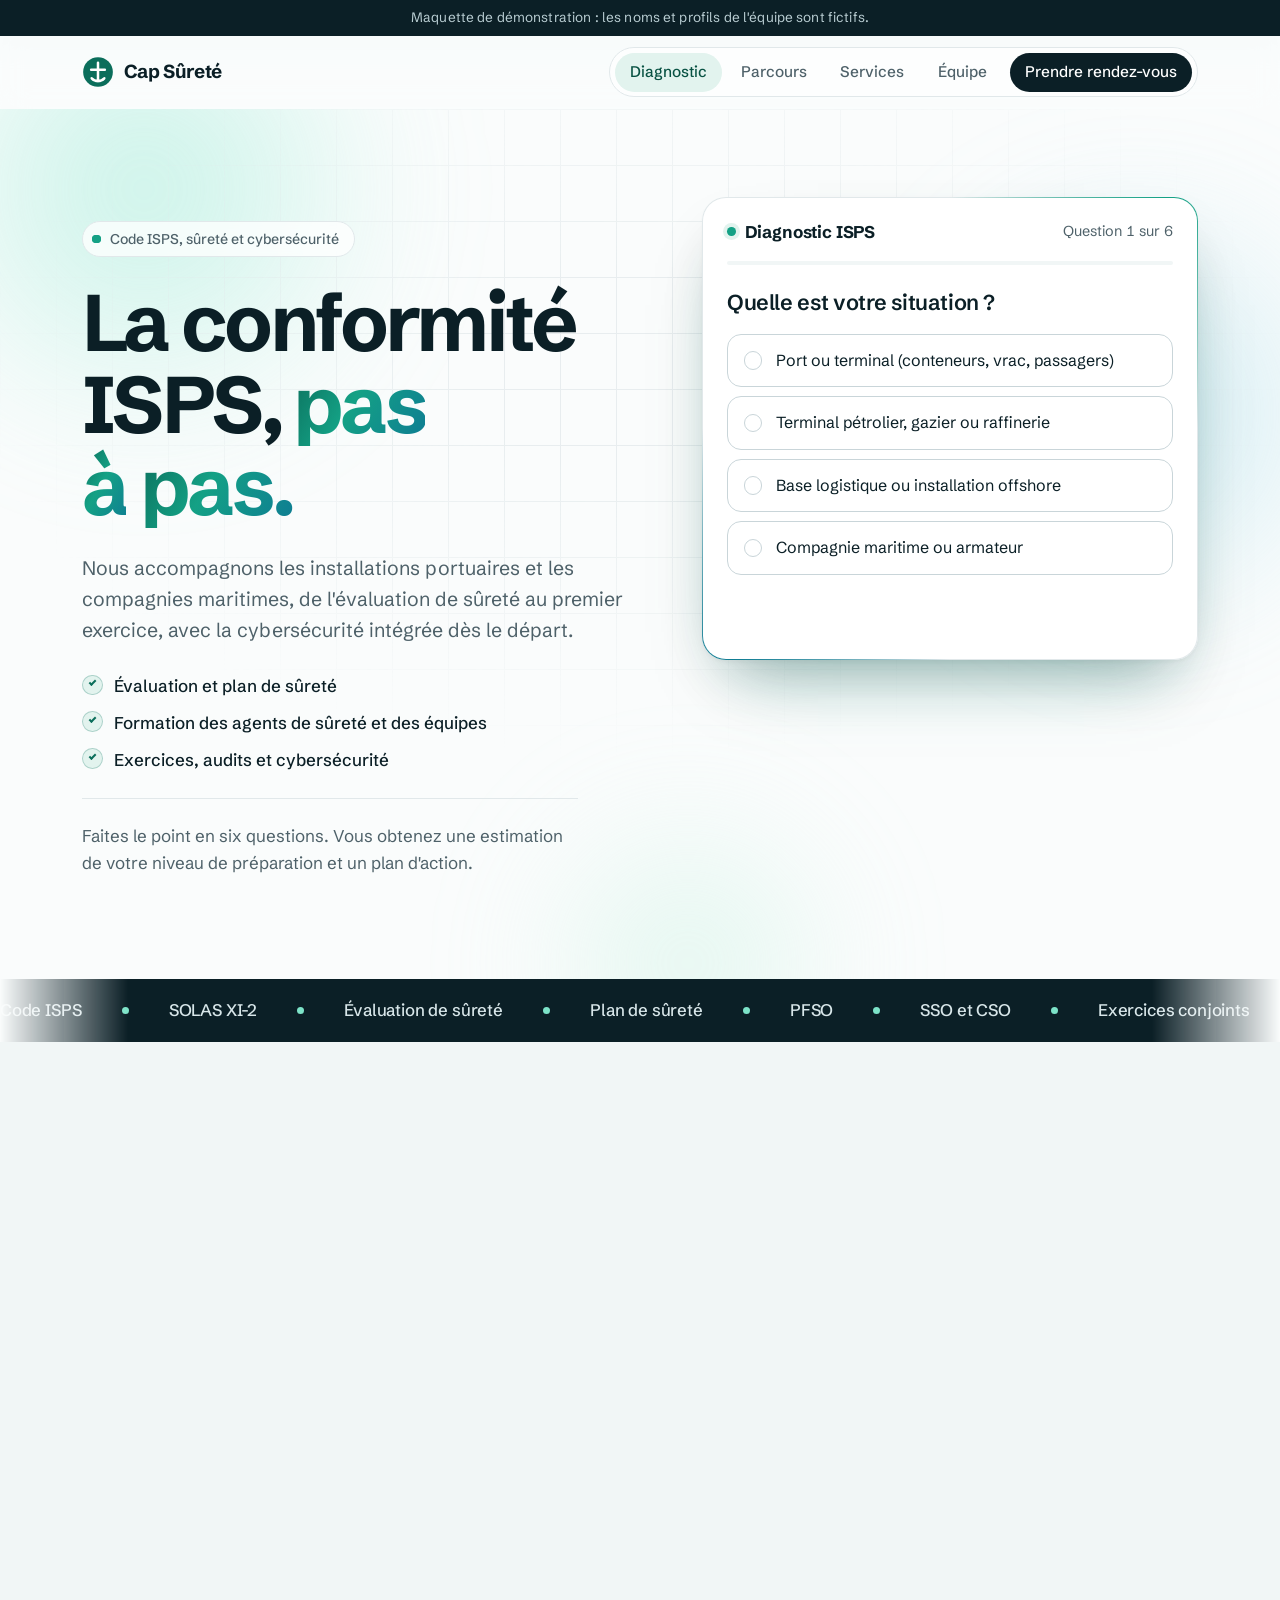
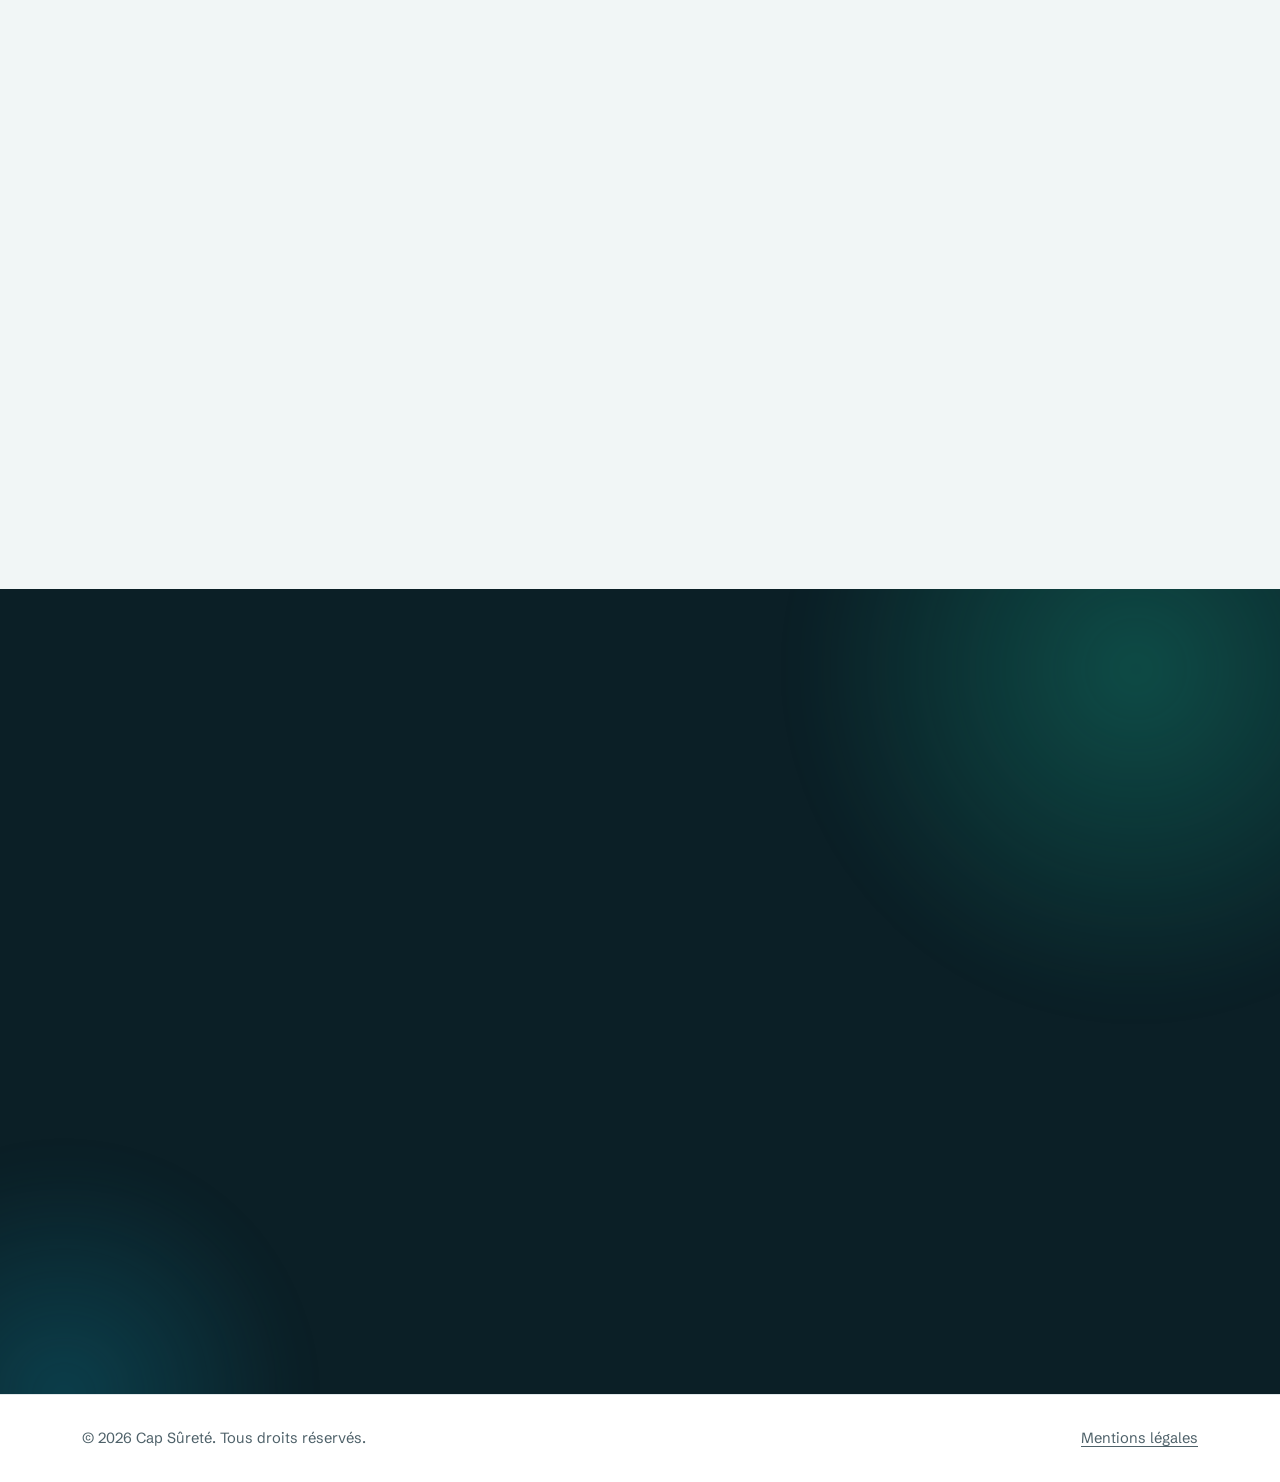
==== commit 65eb34ea: "Refactor content and improve accessibility across multiple pages - Updated text for clarity and conc" ====
--- a/modele-1-escale/index.html
+++ b/modele-1-escale/index.html
@@ -42,9 +42,11 @@
 
     <!-- ============ ACCUEIL ET DIAGNOSTIC ============ -->
     <section class="hero" id="diagnostic" aria-labelledby="h-hero">
+      <div class="hero__bg" aria-hidden="true"><span class="blob blob--1"></span><span class="blob blob--2"></span><span class="blob blob--3"></span></div>
       <div class="wrap hero__grid">
         <div class="hero__text">
-          <h1 id="h-hero">La conformité ISPS, pas à pas.</h1>
+          <p class="eyebrow"><span class="pulse" aria-hidden="true"></span>Code ISPS, sûreté et cybersécurité</p>
+          <h1 id="h-hero">La conformité ISPS, <span class="hl">pas à pas.</span></h1>
           <p class="lead">Nous accompagnons les installations portuaires et les compagnies maritimes, de l'évaluation de sûreté au premier exercice, avec la cybersécurité intégrée dès le départ.</p>
           <ul class="ticks">
             <li>Évaluation et plan de sûreté</li>
@@ -68,10 +70,18 @@
       </div>
     </section>
 
+    <div class="ticker" aria-hidden="true">
+      <div class="ticker__track">
+        <span>Code ISPS</span><span>SOLAS XI-2</span><span>Évaluation de sûreté</span><span>Plan de sûreté</span><span>PFSO</span><span>SSO et CSO</span><span>Exercices conjoints</span><span>ISO 27001</span><span>Cybersécurité portuaire</span><span>ISO 9001, 14001, 45001</span><span>Golfe de Guinée</span>
+        <span>Code ISPS</span><span>SOLAS XI-2</span><span>Évaluation de sûreté</span><span>Plan de sûreté</span><span>PFSO</span><span>SSO et CSO</span><span>Exercices conjoints</span><span>ISO 27001</span><span>Cybersécurité portuaire</span><span>ISO 9001, 14001, 45001</span><span>Golfe de Guinée</span>
+      </div>
+    </div>
+
     <!-- ============ PARCOURS ============ -->
     <section class="band band--mist" id="parcours" aria-labelledby="h-parcours">
       <div class="wrap">
         <div class="head">
+          <p class="kicker">Parcours</p>
           <h2 id="h-parcours">Six étapes, un livrable à chaque fois</h2>
           <p>Sélectionnez une étape pour voir ce qu'elle produit, sa durée indicative et qui intervient.</p>
         </div>
@@ -148,6 +158,7 @@
     <section class="band" id="services" aria-labelledby="h-services">
       <div class="wrap split">
         <div class="head">
+          <p class="kicker">Services</p>
           <h2 id="h-services">Ce que nous faisons</h2>
           <p>Un interlocuteur unique pour la sûreté physique, la formation, la qualité et la cybersécurité.</p>
         </div>
@@ -203,6 +214,7 @@
     <section class="band band--mist" id="equipe" aria-labelledby="h-equipe">
       <div class="wrap">
         <div class="head">
+          <p class="kicker">Équipe</p>
           <h2 id="h-equipe">Cinq expertises réunies</h2>
           <p>Sûreté portuaire, navires, droit maritime, analyse de la menace et cybersécurité. Sélectionnez un profil pour le détail.</p>
         </div>
@@ -306,9 +318,10 @@
     </section>
 
     <!-- ============ CONTACT ============ -->
-    <section class="band" id="contact" aria-labelledby="h-contact">
+    <section class="band band--ink" id="contact" aria-labelledby="h-contact">
       <div class="wrap split">
         <div class="head">
+          <p class="kicker">Contact</p>
           <h2 id="h-contact">Parlons de votre installation</h2>
           <p>Un premier échange de 30 minutes, sans engagement, pour cadrer votre besoin.</p>
           <dl class="coords">
--- a/modele-1-escale/assets/css/escale.css
+++ b/modele-1-escale/assets/css/escale.css
@@ -5,195 +5,282 @@
 @font-face { font-family: "Schibsted Grotesk"; font-weight: 600; font-style: normal; font-display: swap; src: url("../fonts/schibsted-grotesk-latin-600-normal.woff2") format("woff2"); }
 @font-face { font-family: "Schibsted Grotesk"; font-weight: 700; font-style: normal; font-display: swap; src: url("../fonts/schibsted-grotesk-latin-700-normal.woff2") format("woff2"); }
 
+@property --a { syntax: "<angle>"; inherits: false; initial-value: 0deg; }
+
 :root {
   --paper: #FFFFFF;
-  --mist: #F3F6F7;
-  --ink: #102A33;
+  --bg: #FAFCFC;
+  --mist: #F1F6F6;
+  --ink: #0B1F26;
   --ink-2: #4E6169;
-  --line: #DFE6E9;
-  --line-2: #C5D1D6;
+  --line: #E1E8EA;
+  --line-2: #C9D5D9;
   --sea: #0B6E5B;
-  --sea-dark: #08584A;
-  --sea-soft: #E2F0EC;
+  --sea-dark: #075142;
+  --sea-2: #14A185;
+  --sea-3: #0E7C93;
+  --sea-soft: #E2F3EE;
+  --glow: #7DE3C8;
   --amber: #8A5300;
   --amber-soft: #FBEFD9;
   --red: #A8231A;
   --red-soft: #FBE9E7;
+  --grad: linear-gradient(120deg, var(--sea) 0%, var(--sea-2) 45%, var(--sea-3) 100%);
   --font: "Schibsted Grotesk", system-ui, -apple-system, "Segoe UI", sans-serif;
-  --wrap: 1120px;
+  --wrap: 1180px;
   --gut: clamp(1rem, 4vw, 2rem);
-  --r: 10px;
+  --r: 14px;
+  --ease: cubic-bezier(0.2, 0.7, 0.2, 1);
+  --shadow: 0 1px 2px rgb(11 31 38 / 0.04), 0 12px 32px -12px rgb(11 31 38 / 0.16);
+  --shadow-lg: 0 2px 4px rgb(11 31 38 / 0.04), 0 30px 60px -24px rgb(11 31 38 / 0.32);
+  interpolate-size: allow-keywords;
 }
 
 *, *::before, *::after { box-sizing: border-box; }
-html { -webkit-text-size-adjust: 100%; scroll-behavior: smooth; scroll-padding-top: 4.5rem; }
-body { margin: 0; background: var(--paper); color: var(--ink); font-family: var(--font); font-size: 1.0625rem; line-height: 1.6; }
+html { -webkit-text-size-adjust: 100%; scroll-behavior: smooth; scroll-padding-top: 5rem; }
+body { margin: 0; background: var(--bg); color: var(--ink); font-family: var(--font); font-size: 1.0625rem; line-height: 1.6; -webkit-font-smoothing: antialiased; }
 h1, h2, h3, p, ul, ol, dl, dd { margin: 0; }
 ul, ol { padding: 0; }
-h1, h2, h3 { line-height: 1.12; letter-spacing: -0.02em; text-wrap: balance; }
-h1 { font-size: clamp(2.5rem, 5.6vw, 4.25rem); font-weight: 600; letter-spacing: -0.035em; }
-h2 { font-size: clamp(1.75rem, 3.4vw, 2.5rem); font-weight: 600; }
+h1, h2, h3 { line-height: 1.08; letter-spacing: -0.025em; text-wrap: balance; }
+h1 { font-size: clamp(2.7rem, 6.4vw, 5rem); font-weight: 700; letter-spacing: -0.045em; line-height: 1.02; }
+h2 { font-size: clamp(2rem, 4vw, 3rem); font-weight: 700; letter-spacing: -0.035em; }
 h3 { font-size: 1.3rem; font-weight: 600; }
 a { color: var(--sea); text-underline-offset: 0.2em; }
-:focus-visible { outline: 3px solid var(--sea); outline-offset: 3px; border-radius: 4px; }
+::selection { background: var(--glow); color: var(--ink); }
+:focus-visible { outline: 3px solid var(--sea-2); outline-offset: 3px; border-radius: 6px; }
 button { font: inherit; color: inherit; }
 
 .wrap { max-width: var(--wrap); margin-inline: auto; padding-inline: var(--gut); }
-.skip { position: absolute; left: 1rem; top: -5rem; z-index: 99; padding: 0.6rem 1rem; background: var(--ink); color: var(--paper); border-radius: 6px; }
+.skip { position: absolute; left: 1rem; top: -5rem; z-index: 99; padding: 0.6rem 1rem; background: var(--ink); color: var(--paper); border-radius: 8px; }
 .skip:focus { top: 0.75rem; }
-.demo-note { padding: 0.45rem var(--gut); background: var(--mist); color: var(--ink-2); font-size: 0.875rem; text-align: center; border-bottom: 1px solid var(--line); }
+.demo-note { padding: 0.45rem var(--gut); background: var(--ink); color: #B9CDD2; font-size: 0.85rem; text-align: center; letter-spacing: 0.01em; }
+
+/* Barre de lecture */
+.scrollbar { position: fixed; inset: 0 0 auto; z-index: 60; height: 3px; background: var(--grad); transform-origin: left; transform: scaleX(0); pointer-events: none; }
 
 /* ---------- En-tête ---------- */
-.top { position: sticky; top: 0; z-index: 40; background: color-mix(in srgb, var(--paper) 94%, transparent); backdrop-filter: blur(8px); border-bottom: 1px solid transparent; transition: border-color 0.2s ease; }
-.top[data-scrolled="true"] { border-bottom-color: var(--line); }
-.top__bar { display: flex; align-items: center; justify-content: space-between; gap: 1rem; min-height: 4rem; }
-.logo { display: inline-flex; align-items: center; gap: 0.55rem; color: var(--ink); text-decoration: none; font-weight: 700; font-size: 1.15rem; letter-spacing: -0.01em; }
-.logo__mark { width: 1.75rem; height: 1.75rem; }
+.top { position: sticky; top: 0; z-index: 40; background: color-mix(in srgb, var(--bg) 72%, transparent); backdrop-filter: saturate(1.6) blur(14px); -webkit-backdrop-filter: saturate(1.6) blur(14px); border-bottom: 1px solid transparent; transition: border-color 0.3s ease, box-shadow 0.3s ease, background-color 0.3s ease; }
+.top[data-scrolled="true"] { border-bottom-color: var(--line); background: color-mix(in srgb, var(--paper) 82%, transparent); box-shadow: 0 10px 30px -20px rgb(11 31 38 / 0.25); }
+.top__bar { display: flex; align-items: center; justify-content: space-between; gap: 1rem; min-height: 4.5rem; transition: min-height 0.3s var(--ease); }
+.top[data-scrolled="true"] .top__bar { min-height: 3.9rem; }
+.logo { display: inline-flex; align-items: center; gap: 0.6rem; color: var(--ink); text-decoration: none; font-weight: 700; font-size: 1.18rem; letter-spacing: -0.02em; }
+.logo__mark { width: 2rem; height: 2rem; transition: transform 0.6s var(--ease); }
+.logo:hover .logo__mark { transform: rotate(-20deg) scale(1.06); }
 .logo__mark circle { fill: var(--sea); }
 .logo__mark path { fill: none; stroke: var(--paper); stroke-width: 2.2; stroke-linecap: round; }
-.menu { display: flex; align-items: center; gap: 0.25rem; }
-.menu a { padding: 0.5rem 0.8rem; border-radius: 999px; color: var(--ink-2); text-decoration: none; font-weight: 500; font-size: 0.98rem; transition: color 0.15s ease, background-color 0.15s ease; }
+.menu { display: flex; align-items: center; gap: 0.2rem; padding: 0.3rem; border: 1px solid var(--line); border-radius: 999px; background: color-mix(in srgb, var(--paper) 70%, transparent); }
+.menu a { position: relative; padding: 0.45rem 0.95rem; border-radius: 999px; color: var(--ink-2); text-decoration: none; font-weight: 500; font-size: 0.96rem; transition: color 0.2s ease, background-color 0.2s ease; }
 .menu a:hover { color: var(--ink); background: var(--mist); }
-.menu a[aria-current="true"] { color: var(--ink); background: var(--mist); }
-.menu .menu__cta { margin-left: 0.5rem; background: var(--ink); color: var(--paper); }
+.menu a[aria-current="true"] { color: var(--sea-dark); background: var(--sea-soft); }
+.menu .menu__cta { margin-left: 0.3rem; background: var(--ink); color: var(--paper); overflow: hidden; }
 .menu .menu__cta:hover { background: var(--sea); color: var(--paper); }
-.menu-btn { display: none; min-height: 2.6rem; padding: 0.35rem 1rem; background: transparent; border: 1px solid var(--line-2); border-radius: 999px; font-weight: 500; cursor: pointer; }
-@media (max-width: 820px) {
+.menu-btn { display: none; min-height: 2.6rem; padding: 0.35rem 1.1rem; background: var(--paper); border: 1px solid var(--line-2); border-radius: 999px; font-weight: 500; cursor: pointer; }
+@media (max-width: 860px) {
   .menu-btn { display: inline-flex; align-items: center; }
-  .menu { display: none; position: absolute; inset: 100% 0 auto; flex-direction: column; align-items: stretch; gap: 0; padding: 0.5rem var(--gut) 1rem; background: var(--paper); border-bottom: 1px solid var(--line); }
-  .menu[data-open="true"] { display: flex; }
-  .menu a { border-radius: 8px; padding: 0.85rem 0.75rem; }
-  .menu .menu__cta { margin: 0.5rem 0 0; text-align: center; }
-}
+  .menu { display: none; position: absolute; inset: calc(100% + 0.5rem) var(--gut) auto; flex-direction: column; align-items: stretch; gap: 0.15rem; padding: 0.5rem; background: var(--paper); border-radius: 20px; box-shadow: var(--shadow-lg); }
+  .menu[data-open="true"] { display: flex; animation: drop 0.3s var(--ease) both; }
+  .menu a { border-radius: 12px; padding: 0.85rem 1rem; }
+  .menu .menu__cta { margin: 0.35rem 0 0; text-align: center; }
+}
+@keyframes drop { from { opacity: 0; transform: translateY(-8px) scale(0.98); } to { opacity: 1; transform: none; } }
 
 /* ---------- Boutons ---------- */
-.btn { display: inline-flex; align-items: center; justify-content: center; gap: 0.5rem; min-height: 3rem; padding: 0.7rem 1.35rem; border: 1px solid transparent; border-radius: 999px; background: var(--sea); color: #FFFFFF; font-weight: 600; font-size: 1rem; text-decoration: none; cursor: pointer; transition: background-color 0.15s ease, border-color 0.15s ease; }
-.btn:hover { background: var(--sea-dark); }
-.btn--line { background: transparent; color: var(--ink); border-color: var(--line-2); }
-.btn--line:hover { background: var(--mist); border-color: var(--ink-2); }
-.btn--sm { min-height: 2.5rem; padding: 0.45rem 1rem; font-size: 0.95rem; }
+.btn { position: relative; isolation: isolate; overflow: hidden; display: inline-flex; align-items: center; justify-content: center; gap: 0.5rem; min-height: 3.1rem; padding: 0.7rem 1.5rem; border: 1px solid transparent; border-radius: 999px; background: var(--sea); color: #FFFFFF; font-weight: 600; font-size: 1rem; text-decoration: none; cursor: pointer; box-shadow: 0 8px 20px -10px rgb(11 110 91 / 0.7); transition: background-color 0.2s ease, border-color 0.2s ease, transform 0.25s var(--ease), box-shadow 0.25s ease; }
+.btn::after { content: ""; position: absolute; inset: 0; z-index: -1; background: linear-gradient(110deg, transparent 30%, rgb(255 255 255 / 0.28) 50%, transparent 70%); transform: translateX(-120%); transition: transform 0.7s var(--ease); }
+.btn:hover { background: var(--sea-dark); transform: translateY(-2px); box-shadow: 0 14px 28px -12px rgb(11 110 91 / 0.75); }
+.btn:hover::after { transform: translateX(120%); }
+.btn:active { transform: translateY(0) scale(0.98); }
+.btn--line { background: transparent; color: var(--ink); border-color: var(--line-2); box-shadow: none; }
+.btn--line:hover { background: var(--paper); border-color: var(--ink); box-shadow: var(--shadow); }
+.btn--sm { min-height: 2.6rem; padding: 0.45rem 1.1rem; font-size: 0.95rem; }
 
 /* ---------- Accueil ---------- */
-.hero { padding-block: clamp(2.5rem, 7vw, 5.5rem) clamp(3.5rem, 8vw, 6.5rem); }
-.hero__grid { display: grid; grid-template-columns: minmax(0, 1fr) minmax(0, 30rem); gap: clamp(2.5rem, 6vw, 5rem); align-items: start; }
-.hero__text { display: grid; gap: 1.6rem; padding-top: clamp(0rem, 3vw, 2.5rem); }
-.lead { font-size: 1.22rem; line-height: 1.55; color: var(--ink-2); max-width: 33rem; }
-.ticks { list-style: none; display: grid; gap: 0.55rem; }
-.ticks li { position: relative; padding-left: 1.9rem; font-weight: 500; }
-.ticks li::before { content: ""; position: absolute; left: 0; top: 0.2em; width: 1.2rem; height: 1.2rem; border-radius: 50%; background: var(--sea-soft); }
-.ticks li::after { content: ""; position: absolute; left: 0.38rem; top: 0.48em; width: 0.42rem; height: 0.24rem; border-left: 2px solid var(--sea); border-bottom: 2px solid var(--sea); transform: rotate(-45deg); }
-.hero__hint { color: var(--ink-2); max-width: 30rem; padding-top: 1.4rem; border-top: 1px solid var(--line); }
-@media (max-width: 900px) { .hero__grid { grid-template-columns: minmax(0, 1fr); } }
+.hero { position: relative; isolation: isolate; overflow: hidden; padding-block: clamp(2.5rem, 7vw, 5.5rem) clamp(3.5rem, 8vw, 7rem); }
+.hero__bg { position: absolute; inset: 0; z-index: -1; pointer-events: none; }
+.hero__bg::after { content: ""; position: absolute; inset: 0; background-image: linear-gradient(var(--line) 1px, transparent 1px), linear-gradient(90deg, var(--line) 1px, transparent 1px); background-size: 56px 56px; -webkit-mask-image: radial-gradient(ellipse 70% 60% at 50% 30%, #000 20%, transparent 75%); mask-image: radial-gradient(ellipse 70% 60% at 50% 30%, #000 20%, transparent 75%); opacity: 0.7; }
+.blob { position: absolute; border-radius: 50%; filter: blur(60px); opacity: 0.55; animation: drift 18s ease-in-out infinite alternate; }
+.blob--1 { width: 34rem; height: 34rem; left: -8rem; top: -12rem; background: radial-gradient(circle, #9BEBD6 0%, transparent 70%); }
+.blob--2 { width: 30rem; height: 30rem; right: -6rem; top: 4rem; background: radial-gradient(circle, #A7DCEA 0%, transparent 70%); animation-duration: 22s; animation-delay: -6s; }
+.blob--3 { width: 22rem; height: 22rem; left: 40%; bottom: -10rem; background: radial-gradient(circle, #C8F1E1 0%, transparent 70%); animation-duration: 26s; animation-delay: -12s; }
+@keyframes drift { 0% { transform: translate(0, 0) scale(1); } 50% { transform: translate(4rem, 2rem) scale(1.12); } 100% { transform: translate(-2rem, 4rem) scale(0.95); } }
+
+.hero__grid { display: grid; grid-template-columns: minmax(0, 1fr) minmax(0, 31rem); gap: clamp(2.5rem, 6vw, 5rem); align-items: start; }
+.hero__text { display: grid; gap: 1.6rem; padding-top: clamp(0rem, 2vw, 1.5rem); }
+.eyebrow { justify-self: start; display: inline-flex; align-items: center; gap: 0.6rem; padding: 0.35rem 0.9rem 0.35rem 0.55rem; background: color-mix(in srgb, var(--paper) 75%, transparent); border: 1px solid var(--line); border-radius: 999px; font-size: 0.88rem; font-weight: 500; color: var(--ink-2); backdrop-filter: blur(6px); }
+.pulse { position: relative; width: 0.55rem; height: 0.55rem; border-radius: 50%; background: var(--sea-2); }
+.pulse::after { content: ""; position: absolute; inset: 0; border-radius: 50%; background: var(--sea-2); animation: pulse 2s ease-out infinite; }
+@keyframes pulse { 0% { transform: scale(1); opacity: 0.7; } 100% { transform: scale(3.2); opacity: 0; } }
+.hl, .hl .w { background: var(--grad); -webkit-background-clip: text; background-clip: text; color: transparent; }
+.w { display: inline-block; }
+.lead { font-size: 1.22rem; line-height: 1.6; color: var(--ink-2); max-width: 34rem; }
+.ticks { list-style: none; display: grid; gap: 0.6rem; }
+.ticks li { position: relative; padding-left: 2rem; font-weight: 500; }
+.ticks li::before { content: ""; position: absolute; left: 0; top: 0.15em; width: 1.3rem; height: 1.3rem; border-radius: 50%; background: var(--sea-soft); box-shadow: inset 0 0 0 1px color-mix(in srgb, var(--sea) 25%, transparent); }
+.ticks li::after { content: ""; position: absolute; left: 0.42rem; top: 0.48em; width: 0.45rem; height: 0.25rem; border-left: 2px solid var(--sea); border-bottom: 2px solid var(--sea); transform: rotate(-45deg); }
+.hero__hint { color: var(--ink-2); max-width: 31rem; padding-top: 1.4rem; border-top: 1px solid var(--line); }
+@media (max-width: 920px) { .hero__grid { grid-template-columns: minmax(0, 1fr); } }
+
+/* Entrée de l'accueil */
+.js-motion .hero__text > *, .js-motion .diag { animation: rise 0.9s var(--ease) both; }
+.js-motion .hero__text > :nth-child(1) { animation-delay: 0.05s; }
+.js-motion .hero__text > :nth-child(2) { animation: none; }
+.js-motion .hero__text > :nth-child(3) { animation-delay: 0.45s; }
+.js-motion .hero__text > :nth-child(4) { animation-delay: 0.55s; }
+.js-motion .hero__text > :nth-child(5) { animation-delay: 0.65s; }
+.js-motion .diag { animation-delay: 0.35s; animation-duration: 1.1s; }
+.js-motion h1 .w { opacity: 0; transform: translateY(0.5em) rotate(3deg); filter: blur(6px); animation: word 0.8s var(--ease) forwards; animation-delay: calc(0.12s + var(--i, 0) * 70ms); }
+@keyframes rise { from { opacity: 0; transform: translateY(24px); } to { opacity: 1; transform: none; } }
+@keyframes word { to { opacity: 1; transform: none; filter: none; } }
+
+/* ---------- Bandeau défilant ---------- */
+.ticker { position: relative; overflow: hidden; padding-block: 1.15rem; background: var(--ink); color: #D8E6E9; -webkit-mask-image: linear-gradient(90deg, transparent, #000 10%, #000 90%, transparent); mask-image: linear-gradient(90deg, transparent, #000 10%, #000 90%, transparent); }
+.ticker__track { display: flex; width: max-content; animation: marquee 40s linear infinite; }
+.ticker:hover .ticker__track { animation-play-state: paused; }
+.ticker__track span { display: inline-flex; align-items: center; gap: 2.5rem; padding-right: 2.5rem; font-size: 1.05rem; font-weight: 500; white-space: nowrap; letter-spacing: -0.01em; }
+.ticker__track span::after { content: ""; width: 0.45rem; height: 0.45rem; border-radius: 50%; background: var(--glow); }
+@keyframes marquee { to { transform: translateX(-50%); } }
 
 /* ---------- Diagnostic ---------- */
-.diag { background: var(--paper); border: 1px solid var(--line); border-radius: 16px; box-shadow: 0 1px 2px rgb(16 42 51 / 0.04), 0 18px 40px -18px rgb(16 42 51 / 0.22); overflow: hidden; }
-.diag__head { display: flex; justify-content: space-between; align-items: baseline; gap: 1rem; padding: 1.15rem 1.4rem 0.9rem; }
-.diag__title { font-weight: 600; }
-.diag__count { color: var(--ink-2); font-size: 0.92rem; }
-.diag__bar { height: 3px; background: var(--line); }
-.diag__bar span { display: block; height: 100%; width: 0; background: var(--sea); transition: width 0.35s ease; }
-.diag__body { padding: 1.4rem; min-height: 23rem; }
-@media (max-width: 900px) { .diag__body { min-height: 0; } }
+.diag { position: relative; background: linear-gradient(var(--paper), var(--paper)) padding-box, conic-gradient(from var(--a), var(--line) 0%, var(--sea-2) 12%, var(--line) 25%, var(--line) 50%, var(--sea-3) 62%, var(--line) 75%) border-box; border: 1.5px solid transparent; border-radius: 24px; box-shadow: var(--shadow-lg), 0 40px 80px -40px rgb(20 161 133 / 0.35); overflow: hidden; }
+.js-motion .diag { animation: rise 1.1s var(--ease) 0.35s both, spin 8s linear infinite; }
+@keyframes spin { to { --a: 360deg; } }
+.diag__head { display: flex; justify-content: space-between; align-items: center; gap: 1rem; padding: 1.25rem 1.5rem 1rem; }
+.diag__title { display: inline-flex; align-items: center; gap: 0.55rem; font-weight: 700; letter-spacing: -0.01em; }
+.diag__title::before { content: ""; width: 0.55rem; height: 0.55rem; border-radius: 50%; background: var(--sea-2); box-shadow: 0 0 0 4px var(--sea-soft); }
+.diag__count { color: var(--ink-2); font-size: 0.9rem; font-variant-numeric: tabular-nums; }
+.diag__bar { height: 4px; margin-inline: 1.5rem; background: var(--mist); border-radius: 999px; overflow: hidden; }
+.diag__bar span { display: block; height: 100%; width: 0; background: var(--grad); border-radius: inherit; transition: width 0.5s var(--ease); }
+.diag__body { padding: 1.5rem; min-height: 23rem; }
+@media (max-width: 920px) { .diag__body { min-height: 0; } }
 .q { display: grid; gap: 1.1rem; }
-.q__label { font-size: 1.3rem; font-weight: 600; line-height: 1.25; letter-spacing: -0.015em; }
+.q__label { font-size: 1.35rem; font-weight: 600; line-height: 1.25; letter-spacing: -0.02em; }
 .q__label:focus { outline: none; }
 .q__help { color: var(--ink-2); font-size: 0.95rem; margin-top: -0.4rem; }
 .opts { display: grid; gap: 0.55rem; }
-.opt { display: flex; align-items: center; gap: 0.8rem; width: 100%; min-height: 3.25rem; padding: 0.7rem 1rem; text-align: left; background: var(--paper); border: 1px solid var(--line-2); border-radius: var(--r); font-size: 1rem; line-height: 1.35; cursor: pointer; transition: border-color 0.15s ease, background-color 0.15s ease; }
-.opt::before { content: ""; flex: none; width: 1.1rem; height: 1.1rem; border-radius: 50%; border: 1.5px solid var(--line-2); transition: border-color 0.15s ease, box-shadow 0.15s ease; }
-.opt:hover { border-color: var(--sea); background: var(--sea-soft); }
-.opt[aria-pressed="true"] { border-color: var(--sea); background: var(--sea-soft); }
+.opt { display: flex; align-items: center; gap: 0.85rem; width: 100%; min-height: 3.35rem; padding: 0.7rem 1rem; text-align: left; background: var(--paper); border: 1px solid var(--line-2); border-radius: var(--r); font-size: 1rem; line-height: 1.35; cursor: pointer; transition: border-color 0.2s ease, background-color 0.2s ease, transform 0.25s var(--ease), box-shadow 0.25s ease; animation: opt-in 0.5s var(--ease) backwards; animation-delay: calc(0.08s + var(--i, 0) * 60ms); }
+.opt::before { content: ""; flex: none; width: 1.15rem; height: 1.15rem; border-radius: 50%; border: 1.5px solid var(--line-2); transition: border-color 0.2s ease, box-shadow 0.25s var(--ease); }
+.opt:hover { border-color: var(--sea); background: var(--sea-soft); transform: translateX(4px); }
+.opt[aria-pressed="true"] { border-color: var(--sea); background: var(--sea-soft); box-shadow: 0 0 0 3px color-mix(in srgb, var(--sea-2) 25%, transparent); }
 .opt[aria-pressed="true"]::before { border-color: var(--sea); box-shadow: inset 0 0 0 4px var(--sea); }
+@keyframes opt-in { from { opacity: 0; transform: translateY(10px); } to { opacity: 1; transform: none; } }
 .q__nav { display: flex; justify-content: space-between; align-items: center; gap: 1rem; margin-top: 0.2rem; }
-.linkbtn { padding: 0.4rem 0; background: none; border: 0; color: var(--ink-2); font-weight: 500; cursor: pointer; text-decoration: underline; text-underline-offset: 0.2em; }
-.linkbtn:hover { color: var(--ink); }
+.linkbtn { padding: 0.4rem 0; background: none; border: 0; color: var(--ink-2); font-weight: 500; cursor: pointer; text-decoration: underline; text-decoration-color: var(--line-2); text-underline-offset: 0.25em; transition: color 0.2s ease, text-decoration-color 0.2s ease; }
+.linkbtn:hover { color: var(--ink); text-decoration-color: currentColor; }
 .linkbtn[disabled] { visibility: hidden; }
-.q-enter { animation: q-in 0.28s ease both; }
-@keyframes q-in { from { opacity: 0; transform: translateX(12px); } to { opacity: 1; transform: none; } }
+.q-enter { animation: q-in 0.45s var(--ease) both; }
+@keyframes q-in { from { opacity: 0; transform: translateX(18px); } to { opacity: 1; transform: none; } }
 
 .res { display: grid; gap: 1.2rem; }
-.res__top { display: grid; grid-template-columns: auto minmax(0, 1fr); gap: 1.1rem; align-items: center; }
-.ring { width: 5.5rem; height: 5.5rem; }
-.ring circle { fill: none; stroke-width: 8; }
-.ring .ring__bg { stroke: var(--line); }
-.ring .ring__fg { stroke: var(--tone, var(--sea)); stroke-linecap: round; transform: rotate(-90deg); transform-origin: 50% 50%; transition: stroke-dashoffset 0.8s ease; }
-.ring text { font-family: var(--font); font-weight: 700; font-size: 22px; fill: var(--ink); }
-.res__badge { display: inline-block; padding: 0.15rem 0.6rem; border-radius: 999px; font-size: 0.88rem; font-weight: 600; background: var(--tone-soft, var(--sea-soft)); color: var(--tone, var(--sea)); }
-.res__title { font-size: 1.25rem; font-weight: 600; margin-top: 0.35rem; line-height: 1.25; }
+.res__top { display: grid; grid-template-columns: auto minmax(0, 1fr); gap: 1.2rem; align-items: center; padding: 1rem; background: var(--tone-soft, var(--sea-soft)); border-radius: 18px; }
+.ring { width: 6rem; height: 6rem; filter: drop-shadow(0 6px 14px rgb(11 31 38 / 0.12)); }
+.ring circle { fill: none; stroke-width: 9; }
+.ring .ring__bg { stroke: var(--paper); }
+.ring .ring__fg { stroke: var(--tone, var(--sea)); stroke-linecap: round; transform: rotate(-90deg); transform-origin: 50% 50%; transition: stroke-dashoffset 1.2s var(--ease); }
+.ring text { font-family: var(--font); font-weight: 700; font-size: 21px; fill: var(--ink); font-variant-numeric: tabular-nums; }
+.res__badge { display: inline-block; padding: 0.15rem 0.65rem; border-radius: 999px; font-size: 0.85rem; font-weight: 600; background: var(--paper); color: var(--tone, var(--sea)); }
+.res__title { font-size: 1.2rem; font-weight: 600; margin-top: 0.4rem; line-height: 1.25; }
+.res__title:focus { outline: none; }
 .res h3 { font-size: 1rem; }
-.todo-list { list-style: none; counter-reset: a; display: grid; gap: 0.6rem; }
-.todo-list li { counter-increment: a; display: grid; grid-template-columns: 1.6rem minmax(0, 1fr); gap: 0.6rem; font-size: 0.98rem; line-height: 1.45; }
-.todo-list li::before { content: counter(a); display: grid; place-items: center; width: 1.6rem; height: 1.6rem; border-radius: 50%; background: var(--ink); color: var(--paper); font-size: 0.82rem; font-weight: 600; }
+.res > * { animation: opt-in 0.5s var(--ease) both; }
+.res > :nth-child(2), .res > :nth-child(3) { animation-delay: 0.15s; }
+.res > :nth-child(4), .res > :nth-child(5) { animation-delay: 0.3s; }
+.res > :nth-child(n+6) { animation-delay: 0.45s; }
+.todo-list { list-style: none; counter-reset: a; display: grid; gap: 0.65rem; }
+.todo-list li { counter-increment: a; display: grid; grid-template-columns: 1.7rem minmax(0, 1fr); gap: 0.65rem; font-size: 0.98rem; line-height: 1.45; }
+.todo-list li::before { content: counter(a); display: grid; place-items: center; width: 1.7rem; height: 1.7rem; border-radius: 50%; background: var(--ink); color: var(--paper); font-size: 0.8rem; font-weight: 600; }
 .todo-list small { display: block; color: var(--ink-2); font-size: 0.9rem; }
 .todo-list .linkbtn { padding: 0; font-size: 0.9rem; color: var(--sea); }
 .mods { display: flex; flex-wrap: wrap; gap: 0.4rem; list-style: none; }
-.mods li { padding: 0.25rem 0.7rem; border: 1px solid var(--line-2); border-radius: 999px; font-size: 0.9rem; }
-.res__actions { display: flex; flex-wrap: wrap; gap: 0.75rem; align-items: center; }
-.res__note { color: var(--ink-2); font-size: 0.86rem; line-height: 1.45; }
+.mods li { padding: 0.28rem 0.75rem; background: var(--mist); border: 1px solid var(--line); border-radius: 999px; font-size: 0.88rem; }
+.res__actions { display: flex; flex-wrap: wrap; gap: 0.75rem 1rem; align-items: center; }
+.res__note { color: var(--ink-2); font-size: 0.85rem; line-height: 1.45; }
 
 /* ---------- Bandes ---------- */
-.band { padding-block: clamp(3.5rem, 8vw, 6.5rem); }
+.band { position: relative; padding-block: clamp(4rem, 9vw, 7.5rem); }
 .band--mist { background: var(--mist); }
-.head { display: grid; gap: 0.9rem; max-width: 40rem; margin-bottom: clamp(1.75rem, 4vw, 2.75rem); align-content: start; }
-.head p { color: var(--ink-2); font-size: 1.1rem; }
-.split { display: grid; grid-template-columns: minmax(0, 0.8fr) minmax(0, 1.2fr); gap: clamp(2rem, 6vw, 5rem); }
+.band--ink { background: var(--ink); color: #E6F0F2; overflow: hidden; isolation: isolate; }
+.band--ink::before { content: ""; position: absolute; z-index: -1; width: 46rem; height: 46rem; right: -14rem; top: -18rem; border-radius: 50%; background: radial-gradient(circle, rgb(20 161 133 / 0.35), transparent 65%); filter: blur(20px); animation: drift 20s ease-in-out infinite alternate; }
+.band--ink::after { content: ""; position: absolute; z-index: -1; width: 32rem; height: 32rem; left: -12rem; bottom: -16rem; border-radius: 50%; background: radial-gradient(circle, rgb(14 124 147 / 0.35), transparent 65%); filter: blur(20px); animation: drift 24s ease-in-out -8s infinite alternate; }
+.kicker { display: inline-flex; align-items: center; gap: 0.5rem; font-size: 0.82rem; font-weight: 600; letter-spacing: 0.12em; text-transform: uppercase; color: var(--sea); }
+.kicker::before { content: ""; width: 1.5rem; height: 2px; background: currentColor; }
+.band--ink .kicker { color: var(--glow); }
+.head { display: grid; gap: 1rem; max-width: 42rem; margin-bottom: clamp(2rem, 4vw, 3rem); align-content: start; justify-items: start; }
+.head p { color: var(--ink-2); font-size: 1.12rem; }
+.band--ink .head p, .band--ink .coords dt { color: #9DB6BC; }
+.split { display: grid; grid-template-columns: minmax(0, 0.85fr) minmax(0, 1.15fr); gap: clamp(2rem, 6vw, 5rem); }
 .split .head { margin-bottom: 0; }
-@media (max-width: 860px) { .split { grid-template-columns: minmax(0, 1fr); } }
+#services .split .head { position: sticky; top: 7rem; align-self: start; }
+@media (max-width: 860px) { .split { grid-template-columns: minmax(0, 1fr); } #services .split .head { position: static; } }
 
 /* ---------- Parcours ---------- */
-.steps { display: grid; gap: 1.5rem; }
-.steps__list { position: relative; display: grid; grid-template-columns: repeat(6, minmax(0, 1fr)); gap: 0.5rem; }
-.steps__list::before { content: ""; position: absolute; left: 1.4rem; right: calc((100% - 2.5rem) / 6 - 1.4rem); top: 1.4rem; height: 1px; background: var(--line-2); }
-.step { position: relative; display: grid; justify-items: start; gap: 0.6rem; padding: 0 0 0.25rem; background: none; border: 0; text-align: left; cursor: pointer; }
-.step__n { display: grid; place-items: center; width: 2.8rem; height: 2.8rem; border-radius: 50%; background: var(--paper); border: 1px solid var(--line-2); font-weight: 600; transition: background-color 0.2s ease, color 0.2s ease, border-color 0.2s ease; }
-.step__t { font-weight: 500; color: var(--ink-2); font-size: 0.98rem; line-height: 1.25; }
-.step:hover .step__n { border-color: var(--sea); }
-.step[aria-selected="true"] .step__n { background: var(--sea); border-color: var(--sea); color: #FFFFFF; }
+.steps { display: grid; gap: 1.75rem; }
+.steps__list { --p: 0; position: relative; display: grid; grid-template-columns: repeat(6, minmax(0, 1fr)); gap: 0.5rem; }
+.steps__list::before, .steps__list::after { content: ""; position: absolute; left: 1.5rem; right: calc((100% - 2.5rem) / 6 - 1.5rem); top: 1.5rem; height: 2px; border-radius: 2px; background: var(--line-2); }
+.steps__list::after { background: var(--grad); transform-origin: left; transform: scaleX(var(--p)); transition: transform 0.6s var(--ease); }
+.step { position: relative; z-index: 1; display: grid; justify-items: start; gap: 0.65rem; padding: 0 0 0.25rem; background: none; border: 0; text-align: left; cursor: pointer; }
+.step__n { display: grid; place-items: center; width: 3rem; height: 3rem; border-radius: 50%; background: var(--paper); border: 1px solid var(--line-2); font-weight: 600; transition: background-color 0.3s ease, color 0.3s ease, border-color 0.3s ease, transform 0.35s var(--ease), box-shadow 0.35s ease; }
+.step__t { font-weight: 500; color: var(--ink-2); font-size: 0.98rem; line-height: 1.25; transition: color 0.2s ease; }
+.step:hover .step__n { border-color: var(--sea); transform: translateY(-3px); }
+.step[aria-selected="true"] .step__n { background: var(--sea); border-color: var(--sea); color: #FFFFFF; transform: scale(1.08); box-shadow: 0 0 0 6px color-mix(in srgb, var(--sea-2) 18%, transparent), 0 10px 20px -8px rgb(11 110 91 / 0.6); }
 .step[aria-selected="true"] .step__t { color: var(--ink); font-weight: 600; }
-.panel { display: grid; grid-template-columns: minmax(0, 1fr) minmax(0, 1fr); gap: 1rem 3rem; padding: clamp(1.4rem, 3vw, 2.2rem); background: var(--paper); border-radius: 16px; }
-.panel h3 { grid-column: 1 / -1; font-size: 1.5rem; }
-.panel > p { color: var(--ink-2); max-width: 34rem; }
+.panel { display: grid; grid-template-columns: minmax(0, 1fr) minmax(0, 1fr); gap: 1rem 3rem; padding: clamp(1.5rem, 3.5vw, 2.5rem); background: var(--paper); border: 1px solid var(--line); border-radius: 24px; box-shadow: var(--shadow); }
+.panel h3 { grid-column: 1 / -1; font-size: clamp(1.5rem, 2.6vw, 1.9rem); letter-spacing: -0.03em; }
+.panel > p { color: var(--ink-2); max-width: 34rem; font-size: 1.05rem; }
 .panel[hidden] { display: none; }
 .facts { display: grid; gap: 0.9rem; align-content: start; }
 .facts div { display: grid; grid-template-columns: 9rem minmax(0, 1fr); gap: 0.75rem; padding-bottom: 0.9rem; border-bottom: 1px solid var(--line); }
 .facts div:last-child { border-bottom: 0; padding-bottom: 0; }
 .facts dt { color: var(--ink-2); font-size: 0.95rem; }
 .facts dd { font-weight: 500; }
-.who { display: flex; gap: 0.35rem; flex-wrap: wrap; }
-.panel-enter { animation: fade 0.25s ease both; }
-@keyframes fade { from { opacity: 0; } to { opacity: 1; } }
+.who { display: flex; gap: 0; flex-wrap: wrap; }
+.who .mono { margin-left: -0.4rem; border: 2px solid var(--paper); transition: transform 0.25s var(--ease); }
+.who .mono:first-child { margin-left: 0; }
+.who .mono:hover { transform: translateY(-3px); }
+.panel-enter { animation: panel-in 0.5s var(--ease) both; }
+.panel-enter > * { animation: opt-in 0.5s var(--ease) both; }
+.panel-enter > :nth-child(2) { animation-delay: 0.08s; }
+.panel-enter > :nth-child(3) { animation-delay: 0.16s; }
+@keyframes panel-in { from { opacity: 0; transform: translateY(12px) scale(0.99); } to { opacity: 1; transform: none; } }
 .no-js .panel[hidden] { display: grid; }
 @media (max-width: 760px) {
   .steps__list { grid-template-columns: repeat(3, minmax(0, 1fr)); row-gap: 1.25rem; }
-  .steps__list::before { display: none; }
+  .steps__list::before, .steps__list::after { display: none; }
   .panel { grid-template-columns: minmax(0, 1fr); }
   .facts div { grid-template-columns: 8rem minmax(0, 1fr); }
 }
 
 /* ---------- Monogrammes ---------- */
-.mono { display: inline-grid; place-items: center; width: 2rem; height: 2rem; border-radius: 50%; background: var(--mist); border: 1px solid var(--line-2); color: var(--ink); font-size: 0.78rem; font-weight: 600; letter-spacing: 0.02em; }
-.mono--lg { width: 3.5rem; height: 3.5rem; font-size: 1.05rem; background: var(--paper); }
-.mono--xl { width: 4.25rem; height: 4.25rem; font-size: 1.25rem; }
-.mono--accent { background: var(--sea-soft); border-color: var(--sea); color: var(--sea-dark); }
+.mono { display: inline-grid; place-items: center; width: 2.1rem; height: 2.1rem; border-radius: 50%; background: var(--mist); border: 1px solid var(--line-2); color: var(--ink); font-size: 0.76rem; font-weight: 600; letter-spacing: 0.02em; }
+.mono--lg { width: 3.6rem; height: 3.6rem; font-size: 1.05rem; background: linear-gradient(145deg, var(--paper), var(--mist)); border-color: var(--line); }
+.mono--xl { width: 4.5rem; height: 4.5rem; font-size: 1.3rem; }
+.mono--accent { background: var(--grad); border-color: transparent; color: #FFFFFF; }
 
 /* ---------- Services ---------- */
-.acc { border-top: 1px solid var(--line); }
-.acc details { border-bottom: 1px solid var(--line); }
-.acc summary { display: grid; grid-template-columns: minmax(0, 1fr) auto; grid-template-areas: "t i" "d i"; align-items: center; gap: 0.15rem 1rem; padding: 1.2rem 0; cursor: pointer; list-style: none; }
+.acc { display: grid; gap: 0.75rem; }
+.acc details { background: var(--paper); border: 1px solid var(--line); border-radius: 20px; transition: border-color 0.3s ease, box-shadow 0.3s ease; }
+.acc details:hover { border-color: var(--line-2); }
+.acc details[open] { border-color: color-mix(in srgb, var(--sea) 35%, var(--line)); box-shadow: var(--shadow); }
+.acc details::details-content { block-size: 0; overflow: hidden; transition: block-size 0.45s var(--ease), content-visibility 0.45s allow-discrete; }
+.acc details[open]::details-content { block-size: auto; }
+.acc summary { display: grid; grid-template-columns: minmax(0, 1fr) auto; grid-template-areas: "t i" "d i"; align-items: center; gap: 0.2rem 1rem; padding: 1.3rem 1.5rem; cursor: pointer; list-style: none; border-radius: 20px; }
 .acc summary::-webkit-details-marker { display: none; }
-.acc summary::after { content: ""; grid-area: i; width: 2.2rem; height: 2.2rem; border-radius: 50%; border: 1px solid var(--line-2); background: linear-gradient(var(--ink), var(--ink)) center / 0.8rem 1.5px no-repeat, linear-gradient(var(--ink), var(--ink)) center / 1.5px 0.8rem no-repeat; transition: transform 0.2s ease, background-color 0.2s ease; }
-.acc details[open] summary::after { transform: rotate(45deg); background-color: var(--mist); }
+.acc summary::after { content: ""; grid-area: i; width: 2.4rem; height: 2.4rem; border-radius: 50%; border: 1px solid var(--line-2); background: linear-gradient(var(--ink), var(--ink)) center / 0.8rem 1.5px no-repeat, linear-gradient(var(--ink), var(--ink)) center / 1.5px 0.8rem no-repeat; transition: transform 0.4s var(--ease), background-color 0.3s ease, border-color 0.3s ease; }
+.acc details[open] summary::after { transform: rotate(135deg); background-color: var(--sea-soft); border-color: var(--sea); }
 .acc summary:hover .acc__t { color: var(--sea); }
-.acc__t { grid-area: t; font-size: 1.3rem; font-weight: 600; letter-spacing: -0.015em; transition: color 0.15s ease; }
-.acc__d { grid-area: d; color: var(--ink-2); font-size: 0.98rem; }
-.acc ul { list-style: none; display: grid; gap: 0.5rem; padding: 0 3.2rem 1.4rem 0; }
-.acc li { position: relative; padding-left: 1.2rem; color: var(--ink-2); }
-.acc li::before { content: ""; position: absolute; left: 0; top: 0.68em; width: 0.4rem; height: 0.4rem; border-radius: 50%; background: var(--sea); }
+.acc__t { grid-area: t; font-size: 1.3rem; font-weight: 600; letter-spacing: -0.02em; transition: color 0.2s ease; }
+.acc__d { grid-area: d; color: var(--ink-2); font-size: 0.97rem; }
+.acc ul { list-style: none; display: grid; gap: 0.55rem; padding: 0 4.5rem 1.5rem 1.5rem; }
+.acc li { position: relative; padding-left: 1.25rem; color: var(--ink-2); }
+.acc li::before { content: ""; position: absolute; left: 0; top: 0.65em; width: 0.45rem; height: 0.45rem; border-radius: 50%; background: var(--grad); }
+.acc details[open] li { animation: opt-in 0.45s var(--ease) both; }
+.acc details[open] li:nth-child(2) { animation-delay: 0.06s; }
+.acc details[open] li:nth-child(3) { animation-delay: 0.12s; }
+.acc details[open] li:nth-child(4) { animation-delay: 0.18s; }
 
 /* ---------- Équipe ---------- */
-.chips { display: flex; flex-wrap: wrap; gap: 0.5rem; margin-bottom: 1.5rem; }
-.chip { min-height: 2.5rem; padding: 0.35rem 1rem; background: var(--paper); border: 1px solid var(--line-2); border-radius: 999px; font-size: 0.95rem; font-weight: 500; cursor: pointer; transition: background-color 0.15s ease, color 0.15s ease, border-color 0.15s ease; }
-.chip:hover { border-color: var(--ink-2); }
+.chips { display: flex; flex-wrap: wrap; gap: 0.5rem; margin-bottom: 1.75rem; }
+.chip { min-height: 2.6rem; padding: 0.35rem 1.1rem; background: var(--paper); border: 1px solid var(--line-2); border-radius: 999px; font-size: 0.95rem; font-weight: 500; cursor: pointer; transition: background-color 0.25s ease, color 0.25s ease, border-color 0.25s ease, transform 0.25s var(--ease); }
+.chip:hover { border-color: var(--ink-2); transform: translateY(-2px); }
 .chip[aria-pressed="true"] { background: var(--ink); border-color: var(--ink); color: var(--paper); }
 .team { list-style: none; display: grid; grid-template-columns: repeat(auto-fill, minmax(min(100%, 13.5rem), 1fr)); gap: 1rem; }
 @media (min-width: 1000px) { .team { grid-template-columns: repeat(5, minmax(0, 1fr)); } }
@@ -201,67 +288,83 @@
   .person__btn { grid-template-columns: auto minmax(0, 1fr); column-gap: 1rem; align-items: center; padding: 1rem; }
   .person__btn .mono { grid-row: span 2; margin-bottom: 0; }
 }
-.person { transition: opacity 0.25s ease, transform 0.25s ease; }
-.person[data-dim="true"] { opacity: 0.28; }
-.person__btn { display: grid; gap: 0.35rem; justify-items: start; align-content: start; width: 100%; height: 100%; padding: 1.3rem 1.2rem 1.4rem; background: var(--paper); border: 1px solid var(--line); border-radius: 14px; text-align: left; cursor: pointer; transition: border-color 0.15s ease, transform 0.15s ease; }
-.person__btn:hover { border-color: var(--sea); transform: translateY(-2px); }
-.person__btn .mono { margin-bottom: 0.65rem; }
-.person__name { font-weight: 600; font-size: 1.1rem; }
-.person__role { color: var(--ink-2); font-size: 0.95rem; line-height: 1.4; }
+.person__btn { --mx: 50%; --my: 50%; --rx: 0deg; --ry: 0deg; position: relative; isolation: isolate; overflow: hidden; display: grid; gap: 0.35rem; justify-items: start; align-content: start; width: 100%; height: 100%; padding: 1.4rem 1.25rem 1.5rem; background: var(--paper); border: 1px solid var(--line); border-radius: 20px; text-align: left; cursor: pointer; transform: perspective(900px) rotateX(var(--rx)) rotateY(var(--ry)); transition: border-color 0.25s ease, box-shadow 0.3s ease, transform 0.4s var(--ease), filter 0.35s ease, opacity 0.35s ease; }
+.person__btn::before { content: ""; position: absolute; inset: 0; z-index: -1; background: radial-gradient(18rem circle at var(--mx) var(--my), rgb(20 161 133 / 0.14), transparent 60%); opacity: 0; transition: opacity 0.3s ease; }
+.person__btn:hover { border-color: color-mix(in srgb, var(--sea) 45%, var(--line)); box-shadow: var(--shadow-lg); }
+.person__btn:hover::before { opacity: 1; }
+.person__btn:hover .mono { transform: scale(1.06) rotate(-4deg); }
+.person__btn .mono { margin-bottom: 0.7rem; transition: transform 0.4s var(--ease); }
+.person[data-dim="true"] .person__btn { opacity: 0.3; filter: grayscale(1); transform: scale(0.97); }
+.person__name { font-weight: 600; font-size: 1.1rem; letter-spacing: -0.01em; }
+.person__role { color: var(--ink-2); font-size: 0.94rem; line-height: 1.4; }
 .person__more { display: none; }
 .no-js .person__more { display: block; padding: 0.75rem 0.25rem 0; font-size: 0.95rem; }
-.refs { margin-top: 2rem; max-width: 46rem; color: var(--ink-2); }
+.refs { margin-top: 2.25rem; max-width: 48rem; padding: 1.25rem 1.5rem; color: var(--ink-2); background: var(--paper); border: 1px solid var(--line); border-left: 4px solid var(--sea-2); border-radius: 14px; }
 .refs strong { color: var(--ink); font-weight: 600; }
 
 /* Fiche profil */
-.sheet { width: min(36rem, calc(100vw - 2rem)); max-height: calc(100vh - 2rem); padding: 0; border: 0; border-radius: 18px; background: var(--paper); color: var(--ink); box-shadow: 0 30px 80px -20px rgb(16 42 51 / 0.45); }
-.sheet::backdrop { background: rgb(16 42 51 / 0.45); backdrop-filter: blur(2px); }
-.sheet[open] { animation: sheet-in 0.25s ease both; }
-@keyframes sheet-in { from { opacity: 0; transform: translateY(14px); } to { opacity: 1; transform: none; } }
-.sheet__in { display: grid; gap: 1.25rem; padding: clamp(1.4rem, 4vw, 2rem); }
-.sheet__close { justify-self: end; min-height: 2.4rem; padding: 0.3rem 0.95rem; background: var(--mist); border: 1px solid var(--line); border-radius: 999px; font-weight: 500; cursor: pointer; }
+.sheet { width: min(38rem, calc(100vw - 2rem)); max-height: calc(100vh - 2rem); padding: 0; border: 0; border-radius: 26px; background: var(--paper); color: var(--ink); box-shadow: 0 40px 100px -20px rgb(11 31 38 / 0.5); }
+.sheet::backdrop { background: rgb(11 31 38 / 0.5); backdrop-filter: blur(6px); }
+.sheet[open] { animation: sheet-in 0.45s var(--ease) both; }
+.sheet[open]::backdrop { animation: fade 0.3s ease both; }
+@keyframes sheet-in { from { opacity: 0; transform: translateY(24px) scale(0.96); } to { opacity: 1; transform: none; } }
+@keyframes fade { from { opacity: 0; } to { opacity: 1; } }
+.sheet__in { position: relative; display: grid; gap: 1.25rem; padding: clamp(1.5rem, 4vw, 2.25rem); }
+.sheet__in::before { content: ""; position: absolute; inset: 0 0 auto; height: 7rem; z-index: -1; background: linear-gradient(180deg, var(--sea-soft), transparent); }
+.sheet__close { justify-self: end; min-height: 2.4rem; padding: 0.3rem 1rem; background: var(--paper); border: 1px solid var(--line); border-radius: 999px; font-weight: 500; cursor: pointer; transition: border-color 0.2s ease; }
+.sheet__close:hover { border-color: var(--ink); }
 .sheet__id { display: flex; align-items: center; gap: 1rem; }
-.sheet__id h2 { font-size: 1.6rem; }
+.sheet__id h2 { font-size: 1.7rem; }
 .sheet__role { color: var(--ink-2); margin-top: 0.25rem; }
 .person__sum { font-weight: 500; font-size: 1.08rem; margin-bottom: 0.9rem; }
 #sheet-body ul { list-style: none; display: grid; gap: 0.6rem; }
-#sheet-body li { position: relative; padding-left: 1.2rem; color: var(--ink-2); line-height: 1.5; }
-#sheet-body li::before { content: ""; position: absolute; left: 0; top: 0.65em; width: 0.4rem; height: 0.4rem; border-radius: 50%; background: var(--sea); }
+#sheet-body li { position: relative; padding-left: 1.25rem; color: var(--ink-2); line-height: 1.5; animation: opt-in 0.45s var(--ease) both; }
+#sheet-body li:nth-child(2) { animation-delay: 0.05s; } #sheet-body li:nth-child(3) { animation-delay: 0.1s; } #sheet-body li:nth-child(4) { animation-delay: 0.15s; } #sheet-body li:nth-child(5) { animation-delay: 0.2s; } #sheet-body li:nth-child(6) { animation-delay: 0.25s; }
+#sheet-body li::before { content: ""; position: absolute; left: 0; top: 0.65em; width: 0.45rem; height: 0.45rem; border-radius: 50%; background: var(--grad); }
 
 /* ---------- Contact ---------- */
-.coords { display: grid; gap: 0.9rem; margin-top: 1rem; }
-.coords dt { color: var(--ink-2); font-size: 0.92rem; }
+.band--ink h2 { color: #FFFFFF; }
+.coords { display: grid; gap: 1rem; margin-top: 1.25rem; }
+.coords div { padding: 0.9rem 1.1rem; border: 1px solid rgb(255 255 255 / 0.1); border-radius: 14px; background: rgb(255 255 255 / 0.04); }
+.coords dt { color: var(--ink-2); font-size: 0.88rem; }
 .coords dd { font-weight: 500; }
-.form { display: grid; gap: 1rem; }
+.form { display: grid; gap: 1rem; padding: clamp(1.5rem, 4vw, 2.25rem); background: var(--paper); color: var(--ink); border-radius: 26px; box-shadow: 0 40px 80px -30px rgb(0 0 0 / 0.5); }
 .row { display: grid; grid-template-columns: repeat(2, minmax(0, 1fr)); gap: 1rem; }
-.field { display: grid; gap: 0.35rem; font-weight: 500; font-size: 0.95rem; }
+.field { display: grid; gap: 0.4rem; font-weight: 500; font-size: 0.94rem; }
 .field em { font-style: normal; color: var(--ink-2); font-weight: 400; }
-.field input, .field textarea { width: 100%; min-height: 3rem; padding: 0.7rem 0.9rem; font: inherit; font-weight: 400; font-size: 1rem; color: var(--ink); background: var(--paper); border: 1px solid var(--line-2); border-radius: var(--r); transition: border-color 0.15s ease, box-shadow 0.15s ease; }
+.field input, .field textarea { width: 100%; min-height: 3.1rem; padding: 0.7rem 0.95rem; font: inherit; font-weight: 400; font-size: 1rem; color: var(--ink); background: var(--bg); border: 1px solid var(--line-2); border-radius: 12px; transition: border-color 0.2s ease, box-shadow 0.25s ease, background-color 0.2s ease; }
 .field textarea { resize: vertical; min-height: 8.5rem; }
 .field input:hover, .field textarea:hover { border-color: var(--ink-2); }
-.field input:focus, .field textarea:focus { outline: none; border-color: var(--sea); box-shadow: 0 0 0 3px var(--sea-soft); }
-.field [aria-invalid="true"] { border-color: var(--red); }
-.form__diag { padding: 0.8rem 1rem; border-radius: var(--r); background: var(--sea-soft); color: var(--sea-dark); font-size: 0.95rem; font-weight: 500; }
-.form__err { padding: 0.75rem 1rem; border-radius: var(--r); background: var(--red-soft); color: var(--red); font-size: 0.95rem; }
+.field input:focus, .field textarea:focus { outline: none; background: var(--paper); border-color: var(--sea); box-shadow: 0 0 0 4px color-mix(in srgb, var(--sea-2) 22%, transparent); }
+.field [aria-invalid="true"] { border-color: var(--red); animation: shake 0.4s ease; }
+@keyframes shake { 20%, 60% { transform: translateX(-4px); } 40%, 80% { transform: translateX(4px); } }
+.form__diag { padding: 0.85rem 1rem; border-radius: 12px; background: var(--sea-soft); color: var(--sea-dark); font-size: 0.95rem; font-weight: 500; animation: opt-in 0.45s var(--ease) both; }
+.form__err { padding: 0.8rem 1rem; border-radius: 12px; background: var(--red-soft); color: var(--red); font-size: 0.95rem; animation: opt-in 0.35s var(--ease) both; }
 .form__end { display: flex; flex-wrap: wrap; align-items: center; gap: 1rem; }
-.form__note { color: var(--ink-2); font-size: 0.88rem; max-width: 22rem; }
+.form__note { color: var(--ink-2); font-size: 0.86rem; max-width: 22rem; }
 @media (max-width: 600px) { .row { grid-template-columns: minmax(0, 1fr); } }
 
 /* ---------- Pied de page ---------- */
-.foot { border-top: 1px solid var(--line); padding-block: 1.75rem; color: var(--ink-2); font-size: 0.92rem; }
+.foot { border-top: 1px solid var(--line); padding-block: 2rem; color: var(--ink-2); font-size: 0.92rem; background: var(--paper); }
 .foot__bar { display: flex; flex-wrap: wrap; justify-content: space-between; gap: 0.75rem; }
-.foot a { color: var(--ink-2); }
+.foot a { color: var(--ink-2); transition: color 0.2s ease; }
+.foot a:hover { color: var(--sea); }
 
 /* ---------- Page légale ---------- */
-.legal { max-width: 44rem; padding-block: clamp(2.5rem, 6vw, 4.5rem); }
-.legal h1 { font-size: clamp(2rem, 4vw, 2.75rem); margin-bottom: 1.75rem; }
-.legal h2 { font-size: 1.3rem; margin: 2rem 0 0.5rem; }
+.legal { max-width: 46rem; padding-block: clamp(2.5rem, 6vw, 4.5rem); }
+.legal h1 { font-size: clamp(2.2rem, 5vw, 3.2rem); margin-bottom: 1.75rem; }
+.legal h2 { font-size: 1.3rem; margin: 2.25rem 0 0.5rem; }
 .legal p { color: var(--ink-2); }
 .legal p + p { margin-top: 0.75rem; }
 
+/* ---------- Apparition au défilement ---------- */
+.js-motion .rv { opacity: 0; transform: translateY(28px); transition: opacity 0.8s var(--ease), transform 0.8s var(--ease); transition-delay: calc(var(--d, 0) * 80ms); }
+.js-motion .rv.is-in { opacity: 1; transform: none; }
+
 @media (prefers-reduced-motion: reduce) {
   html { scroll-behavior: auto; }
-  *, *::before, *::after { animation-duration: 0.01ms !important; transition-duration: 0.01ms !important; }
+  *, *::before, *::after { animation-duration: 0.01ms !important; animation-iteration-count: 1 !important; animation-delay: 0s !important; transition-duration: 0.01ms !important; }
+  .ticker__track { animation: none; }
 }
 
 /* Tons du résultat */
